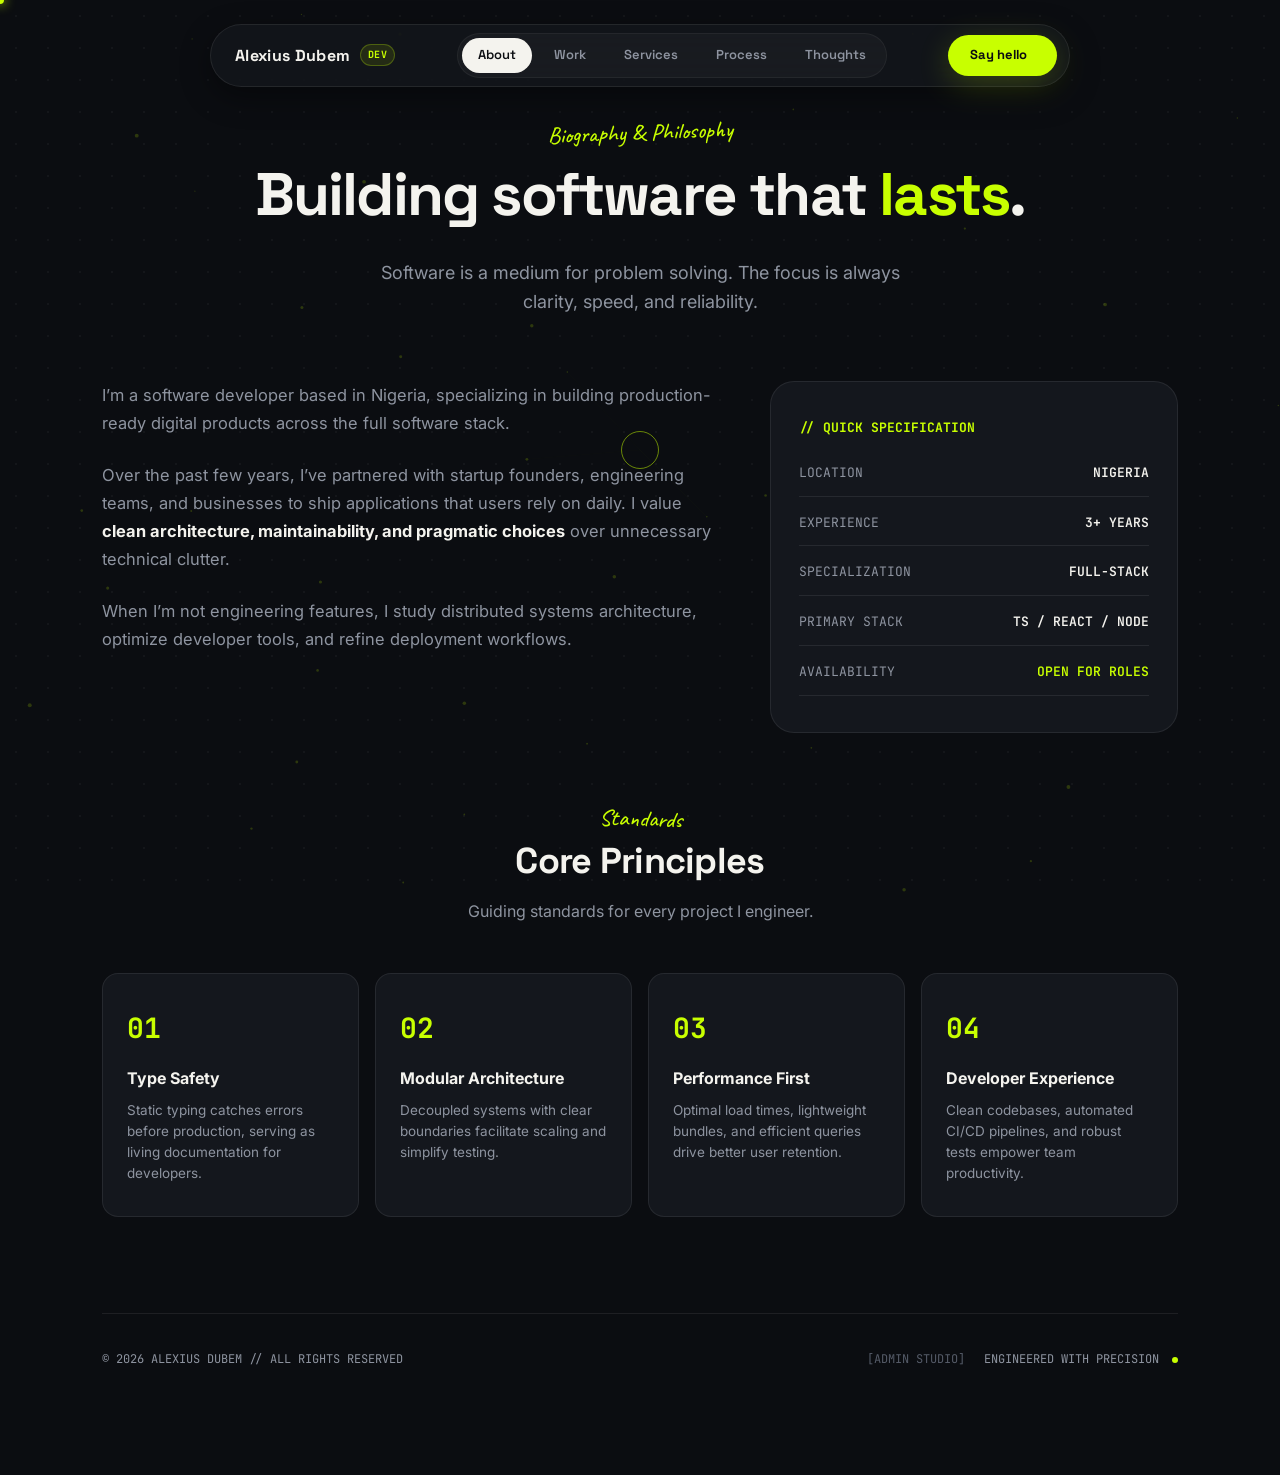
==== about/index.html @ eeafd4d5 "feat: clean URLs without .html, article cover images, unique shareable article URLs, WhatsApp share," ====
<!DOCTYPE html>
<html lang="en">

<head>
  <meta charset="UTF-8">
  <meta name="viewport" content="width=device-width, initial-scale=1.0">
  
  <title>About — Alexius Dubem | Software Developer & Systems Engineer</title>
  <meta name="description" content="Biography, engineering principles, and core specification of Alexius Dubem — Full-Stack Software Developer & Systems Architect.">
  <link rel="canonical" href="https://alexiusdubemdev.vercel.app/about">

  <meta property="og:title" content="About Alexius Dubem — Software Developer & Systems Engineer">
  <meta property="og:description" content="Biography, engineering principles, and core specification of Alexius Dubem.">
  <meta property="og:image" content="/me.jpg">

  <link rel="preconnect" href="https://fonts.googleapis.com">
  <link rel="preconnect" href="https://fonts.gstatic.com" crossorigin>
  <link href="https://fonts.googleapis.com/css2?family=Caveat:wght@500;700&family=Inter:wght@400;500;600;700&family=JetBrains+Mono:wght@400;500;600;700&family=Space+Grotesk:wght@500;600;700;800&display=swap" rel="stylesheet">
  <link rel="stylesheet" href="https://cdnjs.cloudflare.com/ajax/libs/font-awesome/6.5.1/css/all.min.css">
  
  <link rel="stylesheet" href="/css/styles.css">
</head>

<body>
  <!-- DESKTOP TOP PILL HEADER NAVIGATION -->
  <header>
    <nav class="desktop-pill-nav" aria-label="Main Navigation">
      <div class="logo">
        <a href="/">
          Alexius Dubem
          <span class="logo-badge">DEV</span>
        </a>
      </div>
      <ul class="nav-links">
        <li><a href="/about" class="active">About</a></li>
        <li><a href="/#projects">Work</a></li>
        <li><a href="/#expertise">Services</a></li>
        <li><a href="/#approach">Process</a></li>
        <li><a href="/thoughts">Thoughts</a></li>
      </ul>
      <a href="/contact" class="btn-say-hello">
        Say hello <i class="fa-solid fa-arrow-up-right"></i>
      </a>
    </nav>
  </header>

  <!-- MOBILE FLOATING BOTTOM CAPSULE DOCK -->
  <nav class="mobile-floating-dock" aria-label="Mobile Bottom Navigation">
    <div class="mobile-dock-inner">
      <a href="/#home" class="mobile-dock-item" aria-label="Home">
        <i class="fa-solid fa-house"></i>
      </a>
      <a href="/#projects" class="mobile-dock-item" aria-label="Projects">
        <i class="fa-solid fa-layer-group"></i>
      </a>
      <a href="/thoughts" class="mobile-dock-item" aria-label="Notes">
        <i class="fa-solid fa-pen-nib"></i>
      </a>
      <a href="/about" class="mobile-dock-item active" aria-label="About">
        <i class="fa-solid fa-user"></i>
      </a>
      <a href="/contact" class="mobile-dock-item" aria-label="Contact">
        <i class="fa-solid fa-envelope"></i>
      </a>
    </div>
  </nav>

  <div class="container">
    <main>
      <div class="page-header" data-animate>
        <span class="font-hand rotate-left">Biography & Philosophy</span>
        <h1>Building software that <span style="color:var(--accent);">lasts</span>.</h1>
        <p>Software is a medium for problem solving. The focus is always clarity, speed, and reliability.</p>
      </div>

      <div class="about-layout" data-animate>
        <div class="about-body">
          <p>I’m a software developer based in Nigeria, specializing in building production-ready digital products across the full software stack.</p>
          <p>Over the past few years, I’ve partnered with startup founders, engineering teams, and businesses to ship applications that users rely on daily. I value <strong>clean architecture, maintainability, and pragmatic choices</strong> over unnecessary technical clutter.</p>
          <p>When I’m not engineering features, I study distributed systems architecture, optimize developer tools, and refine deployment workflows.</p>
        </div>

        <div class="about-sidebar">
          <h3>// QUICK SPECIFICATION</h3>
          <ul>
            <li><span>LOCATION</span><span>NIGERIA</span></li>
            <li><span>EXPERIENCE</span><span>3+ YEARS</span></li>
            <li><span>SPECIALIZATION</span><span>FULL-STACK</span></li>
            <li><span>PRIMARY STACK</span><span>TS / REACT / NODE</span></li>
            <li><span>AVAILABILITY</span><span style="color:var(--accent);">OPEN FOR ROLES</span></li>
          </ul>
        </div>
      </div>

      <section data-animate>
        <div class="section-head">
          <span class="font-hand rotate-right">Standards</span>
          <h2 class="sec-title">Core Principles</h2>
          <p class="sec-desc">Guiding standards for every project I engineer.</p>
        </div>

        <div class="approach-grid">
          <div class="approach-card">
            <div class="approach-num">01</div>
            <h3>Type Safety</h3>
            <p>Static typing catches errors before production, serving as living documentation for developers.</p>
          </div>
          <div class="approach-card">
            <div class="approach-num">02</div>
            <h3>Modular Architecture</h3>
            <p>Decoupled systems with clear boundaries facilitate scaling and simplify testing.</p>
          </div>
          <div class="approach-card">
            <div class="approach-num">03</div>
            <h3>Performance First</h3>
            <p>Optimal load times, lightweight bundles, and efficient queries drive better user retention.</p>
          </div>
          <div class="approach-card">
            <div class="approach-num">04</div>
            <h3>Developer Experience</h3>
            <p>Clean codebases, automated CI/CD pipelines, and robust tests empower team productivity.</p>
          </div>
        </div>
      </section>
    </main>

    <footer>
      <div>© 2026 ALEXIUS DUBEM // ALL RIGHTS RESERVED</div>
      <div>
        <a href="/admin" style="color: var(--text-dim); text-decoration: none; margin-right: 12px;">[ADMIN STUDIO]</a>
        ENGINEERED WITH PRECISION <span class="accent-dot"></span>
      </div>
    </footer>
  </div>

  <script src="/js/main.js"></script>
</body>

</html>
---- css/styles.css ----
/* =========================================
   ALEXIUS DUBEM — DOTTAA-INSPIRED DESIGN SYSTEM
   Deep Ink (#0b0d11) + Warm Paper (#f4f3ee) + Electric Lime (#c8ff00)
   Handwritten Notes, Glass Pill Header, Floating Mobile Dock & X (@Xagaskii) Cards
   ========================================= */

/* ---------- DESIGN TOKENS ---------- */
:root {
  --bg: #0b0d11;
  --bg-card: #14171d;
  --bg-card-hover: #191c24;
  --bg-surface: #1a1d26;
  --bg-soft: rgba(255, 255, 255, 0.04);
  --text: #f4f3ee;
  --text-muted: #8e94a0;
  --text-dim: #555b68;
  --accent: #c8ff00;
  --accent-glow: rgba(200, 255, 0, 0.25);
  --accent-soft: rgba(200, 255, 0, 0.1);
  --border: rgba(255, 255, 255, 0.08);
  --border-active: rgba(200, 255, 0, 0.45);
  
  --font-mono: 'JetBrains Mono', monospace;
  --font-display: 'Space Grotesk', sans-serif;
  --font-body: 'Inter', sans-serif;
  --font-hand: 'Caveat', cursive;
  
  --shadow-sm: 0 4px 15px rgba(0, 0, 0, 0.3);
  --shadow-glow: 0 8px 32px rgba(200, 255, 0, 0.2);
  --shadow-card: 0 20px 48px rgba(0, 0, 0, 0.5);
  
  --radius-sm: 8px;
  --radius-md: 16px;
  --radius-lg: 24px;
  --radius-pill: 999px;
  
  --ease: cubic-bezier(0.16, 1, 0.3, 1);
  --transition: 0.3s cubic-bezier(0.16, 1, 0.3, 1);
}

/* ---------- RESET & BASE ---------- */
*,
*::before,
*::after {
  margin: 0;
  padding: 0;
  box-sizing: border-box;
}

html {
  scroll-behavior: smooth;
  background-color: var(--bg);
}

body {
  font-family: var(--font-body);
  background-color: var(--bg);
  color: var(--text);
  line-height: 1.6;
  -webkit-font-smoothing: antialiased;
  -moz-osx-font-smoothing: grayscale;
  overflow-x: hidden;
  padding-bottom: 90px;
  position: relative;
}

#particle-canvas {
  position: fixed;
  inset: 0;
  width: 100vw;
  height: 100vh;
  pointer-events: none;
  z-index: 0;
  opacity: 0.4;
}

body::before {
  content: "";
  position: fixed;
  inset: 0;
  background-image: 
    radial-gradient(rgba(255, 255, 255, 0.04) 1px, transparent 1px);
  background-size: 32px 32px;
  pointer-events: none;
  z-index: 0;
}

.container {
  max-width: 1140px;
  margin: 0 auto;
  padding: 0 32px;
  position: relative;
  z-index: 2;
}

/* ---------- HANDWRITTEN ANNOTATIONS (DOTTAA STYLE) ---------- */
.font-hand {
  font-family: var(--font-hand);
  color: var(--accent);
  font-size: 1.45rem;
  font-weight: 500;
  display: inline-block;
  line-height: 1.2;
}

.rotate-left {
  transform: rotate(-2deg);
}

.rotate-right {
  transform: rotate(2deg);
}

.handwritten-callout {
  margin-top: 10px;
  display: flex;
  align-items: center;
  justify-content: center;
  gap: 6px;
}

/* ---------- CUSTOM INTERACTIVE CURSOR ---------- */
.cursor-dot {
  width: 8px;
  height: 8px;
  background: var(--accent);
  border-radius: 50%;
  position: fixed;
  top: 0;
  left: 0;
  pointer-events: none;
  z-index: 99999;
  transform: translate(-50%, -50%);
  transition: transform 0.1s ease, width 0.2s ease, height 0.2s ease;
  box-shadow: 0 0 12px var(--accent);
}

.cursor-ring {
  width: 38px;
  height: 38px;
  border: 1.5px solid rgba(200, 255, 0, 0.5);
  border-radius: 50%;
  position: fixed;
  top: 0;
  left: 0;
  pointer-events: none;
  z-index: 99998;
  transform: translate(-50%, -50%);
  transition: transform 0.15s var(--ease), width 0.3s var(--ease), height 0.3s var(--ease);
}

body.cursor-hover .cursor-dot {
  width: 14px;
  height: 14px;
  background: #ffffff;
  box-shadow: 0 0 18px #ffffff;
}

body.cursor-hover .cursor-ring {
  width: 56px;
  height: 56px;
  border-color: var(--accent);
  background: rgba(200, 255, 0, 0.08);
}

@media (pointer: coarse) {
  .cursor-dot,
  .cursor-ring {
    display: none !important;
  }
}

/* ---------- DESKTOP TOP PILL HEADER NAVIGATION ---------- */
header {
  position: sticky;
  top: 24px;
  z-index: 900;
  display: flex;
  justify-content: center;
  margin-bottom: 56px;
  padding: 0 20px;
}

nav.desktop-pill-nav {
  display: flex;
  align-items: center;
  justify-content: space-between;
  gap: 24px;
  width: 100%;
  max-width: 860px;
  background: rgba(20, 23, 29, 0.75);
  backdrop-filter: blur(24px);
  -webkit-backdrop-filter: blur(24px);
  border: 1px solid var(--border);
  border-radius: var(--radius-pill);
  padding: 8px 12px 8px 24px;
  box-shadow: 0 10px 30px rgba(0, 0, 0, 0.4);
}

.logo {
  font-family: var(--font-display);
  font-weight: 700;
  font-size: 16px;
  letter-spacing: 0.02em;
}

.logo a {
  text-decoration: none;
  color: var(--text);
  display: flex;
  align-items: center;
  gap: 10px;
  transition: color var(--transition);
}

.logo a:hover {
  color: var(--accent);
}

.logo-badge {
  font-family: var(--font-mono);
  font-size: 10px;
  padding: 2px 7px;
  background: var(--accent-soft);
  color: var(--accent);
  border: 1px solid var(--accent-glow);
  border-radius: var(--radius-pill);
}

.nav-links {
  display: flex;
  align-items: center;
  gap: 6px;
  list-style: none;
  background: rgba(255, 255, 255, 0.03);
  padding: 4px;
  border-radius: var(--radius-pill);
  border: 1px solid rgba(255, 255, 255, 0.05);
}

.nav-links a {
  text-decoration: none;
  color: var(--text-muted);
  font-family: var(--font-display);
  font-size: 13px;
  font-weight: 600;
  padding: 7px 16px;
  border-radius: var(--radius-pill);
  transition: all var(--transition);
  display: block;
}

.nav-links a:hover,
.nav-links a.active {
  color: var(--bg);
  background: var(--text);
}

.btn-say-hello {
  display: inline-flex;
  align-items: center;
  gap: 8px;
  background: var(--accent);
  color: var(--bg);
  padding: 10px 22px;
  border-radius: var(--radius-pill);
  text-decoration: none;
  font-family: var(--font-display);
  font-size: 13px;
  font-weight: 700;
  transition: all var(--transition);
  box-shadow: var(--shadow-glow);
}

.btn-say-hello:hover {
  background: #d4ff26;
  transform: scale(1.04);
}

.btn-say-hello i {
  transition: transform var(--transition);
}

.btn-say-hello:hover i {
  transform: translate(2px, -2px);
}

/* ---------- MOBILE FLOATING CAPSULE DOCK ---------- */
nav.mobile-floating-dock {
  position: fixed;
  bottom: 24px;
  left: 50%;
  transform: translateX(-50%);
  z-index: 9999;
  display: none;
}

.mobile-dock-inner {
  display: flex;
  align-items: center;
  gap: 8px;
  background: rgba(11, 13, 17, 0.92);
  backdrop-filter: blur(28px);
  -webkit-backdrop-filter: blur(28px);
  border: 1px solid rgba(255, 255, 255, 0.12);
  border-radius: var(--radius-pill);
  padding: 6px;
  box-shadow: 0 12px 40px rgba(0, 0, 0, 0.6);
}

.mobile-dock-item {
  width: 44px;
  height: 44px;
  border-radius: 50%;
  display: flex;
  align-items: center;
  justify-content: center;
  color: var(--text-muted);
  text-decoration: none;
  font-size: 18px;
  transition: all var(--transition);
}

.mobile-dock-item:hover,
.mobile-dock-item.active {
  background: var(--accent);
  color: var(--bg);
  box-shadow: var(--shadow-glow);
}

@media (max-width: 900px) {
  nav.desktop-pill-nav .nav-links,
  nav.desktop-pill-nav .btn-say-hello {
    display: none;
  }

  nav.mobile-floating-dock {
    display: block;
  }
}

/* ---------- HERO SECTION ---------- */
.hero {
  display: grid;
  grid-template-columns: 1.3fr 0.7fr;
  gap: 56px;
  align-items: center;
  margin-bottom: 96px;
  position: relative;
}

.avail-badge {
  display: inline-flex;
  align-items: center;
  gap: 8px;
  padding: 6px 16px;
  background: rgba(255, 255, 255, 0.05);
  border: 1px solid var(--border);
  border-radius: var(--radius-pill);
  font-family: var(--font-display);
  font-size: 13px;
  font-weight: 600;
  color: var(--text-muted);
  margin-bottom: 24px;
}

.avail-badge .dot {
  width: 8px;
  height: 8px;
  background: var(--accent);
  border-radius: 50%;
  box-shadow: 0 0 10px var(--accent);
  position: relative;
}

.hero h1 {
  font-family: var(--font-display);
  font-size: clamp(42px, 5.8vw, 68px);
  font-weight: 800;
  line-height: 1.05;
  letter-spacing: -0.03em;
  margin-bottom: 24px;
  color: var(--text);
}

.hero h1 .accent-text {
  color: var(--accent);
  position: relative;
  display: inline-block;
}

.hero-subtitle {
  color: var(--text-muted);
  font-size: 19px;
  line-height: 1.6;
  margin-bottom: 32px;
  max-width: 520px;
}

.hero-cta-group {
  display: flex;
  gap: 16px;
  align-items: center;
  flex-wrap: wrap;
}

.btn-solid {
  display: inline-flex;
  align-items: center;
  justify-content: center;
  gap: 10px;
  background: var(--accent);
  color: var(--bg);
  padding: 16px 32px;
  border-radius: var(--radius-pill);
  text-decoration: none;
  font-family: var(--font-display);
  font-size: 15px;
  font-weight: 700;
  transition: all var(--transition);
  box-shadow: var(--shadow-glow);
  border: none;
  cursor: pointer;
}

.btn-solid:hover {
  background: #d4ff26;
  transform: translateY(-3px) scale(1.02);
}

.btn-solid i {
  transition: transform var(--transition);
}

.btn-solid:hover i {
  transform: translate(2px, -2px);
}

.btn-outline {
  display: inline-flex;
  align-items: center;
  justify-content: center;
  gap: 10px;
  background: var(--bg-card);
  color: var(--text);
  border: 1px solid var(--border);
  padding: 16px 32px;
  border-radius: var(--radius-pill);
  text-decoration: none;
  font-family: var(--font-display);
  font-size: 15px;
  font-weight: 700;
  transition: all var(--transition);
}

.btn-outline:hover {
  border-color: var(--text);
  background: var(--bg-surface);
  transform: translateY(-3px);
}

.hero-photo-box {
  position: relative;
  display: inline-block;
}

.photo-frame {
  position: relative;
  width: 200px;
  height: 200px;
  border-radius: var(--radius-lg);
  overflow: hidden;
  border: 2px solid var(--border-active);
  box-shadow: var(--shadow-card);
  transition: transform 0.4s var(--ease);
}

.photo-frame img {
  width: 100%;
  height: 100%;
  object-fit: cover;
  object-position: center top;
  filter: contrast(105%);
  transition: filter var(--transition), transform 0.4s var(--ease);
}

.photo-frame:hover img {
  transform: scale(1.08);
}

/* ---------- SECTIONS ---------- */
section {
  margin-bottom: 96px;
}

.section-head {
  text-align: center;
  margin-bottom: 48px;
}

.sec-title {
  font-family: var(--font-display);
  font-size: 36px;
  font-weight: 800;
  letter-spacing: -0.02em;
  color: var(--text);
}

.sec-desc {
  color: var(--text-muted);
  font-size: 16px;
  margin-top: 8px;
  max-width: 480px;
  margin-left: auto;
  margin-right: auto;
}

/* ---------- CATEGORY FILTER TABS ---------- */
.filter-tabs-wrapper {
  display: flex;
  justify-content: center;
  margin-bottom: 40px;
}

.filter-tabs {
  display: inline-flex;
  gap: 6px;
  background: var(--bg-card);
  padding: 6px;
  border-radius: var(--radius-pill);
  border: 1px solid var(--border);
  box-shadow: var(--shadow-sm);
  flex-wrap: wrap;
  justify-content: center;
}

.filter-btn, .notes-filter-btn {
  background: transparent;
  color: var(--text-muted);
  border: none;
  padding: 9px 20px;
  border-radius: var(--radius-pill);
  font-family: var(--font-display);
  font-size: 13px;
  font-weight: 700;
  cursor: pointer;
  transition: all var(--transition);
}

.filter-btn:hover, .notes-filter-btn:hover {
  color: var(--text);
}

.filter-btn.active, .notes-filter-btn.active {
  background: var(--text);
  color: var(--bg);
  box-shadow: 0 4px 12px rgba(255, 255, 255, 0.15);
}

/* ---------- FEATURED PROJECTS SHOWCASE ---------- */
.projects-grid {
  display: grid;
  grid-template-columns: repeat(2, 1fr);
  gap: 32px;
}

.project-card {
  background: var(--bg-card);
  border: 1px solid var(--border);
  border-radius: var(--radius-lg);
  overflow: hidden;
  transition: border-color var(--transition), box-shadow var(--transition), transform var(--transition);
  display: flex;
  flex-direction: column;
  position: relative;
}

.project-card:hover {
  border-color: var(--border-active);
  box-shadow: var(--shadow-card);
  transform: translateY(-6px);
}

.project-img-box {
  width: 100%;
  height: 260px;
  overflow: hidden;
  position: relative;
  border-bottom: 1px solid var(--border);
  background: #000000;
}

.project-img-box img {
  width: 100%;
  height: 100%;
  object-fit: cover;
  object-position: top center;
  transition: transform 0.6s var(--ease);
}

.project-card:hover .project-img-box img {
  transform: scale(1.05);
}

.project-content {
  padding: 32px 28px;
  display: flex;
  flex-direction: column;
  flex-grow: 1;
}

.project-header-row {
  display: flex;
  align-items: center;
  justify-content: space-between;
  margin-bottom: 14px;
}

.project-badge {
  font-family: var(--font-mono);
  font-size: 11px;
  font-weight: 700;
  letter-spacing: 0.08em;
  text-transform: uppercase;
  color: var(--accent);
  background: var(--accent-soft);
  border: 1px solid var(--accent-glow);
  padding: 4px 12px;
  border-radius: var(--radius-pill);
}

.arrow-icon-btn {
  width: 36px;
  height: 36px;
  border-radius: 50%;
  background: var(--bg-soft);
  border: 1px solid var(--border);
  display: flex;
  align-items: center;
  justify-content: center;
  color: var(--text-muted);
  font-size: 14px;
  transition: all var(--transition);
}

.project-card:hover .arrow-icon-btn {
  background: var(--accent);
  color: var(--bg);
  border-color: var(--accent);
  transform: translate(2px, -2px);
}

.project-title {
  font-family: var(--font-display);
  font-size: 22px;
  font-weight: 800;
  margin-bottom: 10px;
  color: var(--text);
}

.project-desc {
  color: var(--text-muted);
  font-size: 14.5px;
  line-height: 1.65;
  margin-bottom: 24px;
  flex-grow: 1;
}

.project-tags {
  display: flex;
  flex-wrap: wrap;
  gap: 8px;
}

.project-tag, .note-tag {
  font-family: var(--font-mono);
  font-size: 11px;
  color: var(--text-muted);
  background: rgba(255, 255, 255, 0.04);
  border: 1px solid var(--border);
  padding: 4px 12px;
  border-radius: var(--radius-pill);
}

/* ---------- NOTES & X POST FEED CARDS ---------- */
.notes-feed-list {
  display: flex;
  flex-direction: column;
  gap: 28px;
  max-width: 780px;
  margin: 0 auto;
}

.note-article-card {
  background: var(--bg-card);
  border: 1px solid var(--border);
  border-radius: var(--radius-lg);
  padding: 36px 32px;
  cursor: pointer;
  transition: all var(--transition);
  position: relative;
}

.note-article-card:hover {
  border-color: var(--border-active);
  background: var(--bg-card-hover);
  box-shadow: var(--shadow-card);
  transform: translateY(-4px);
}

.note-article-meta {
  display: flex;
  gap: 14px;
  font-family: var(--font-mono);
  font-size: 12px;
  color: var(--accent);
  margin-bottom: 12px;
  font-weight: 600;
}

.note-article-title {
  font-family: var(--font-display);
  font-size: 24px;
  font-weight: 800;
  margin-bottom: 12px;
  color: var(--text);
  transition: color var(--transition);
}

.note-article-card:hover .note-article-title {
  color: var(--accent);
}

.note-article-excerpt {
  color: var(--text-muted);
  font-size: 15px;
  line-height: 1.65;
  margin-bottom: 24px;
}

.note-article-footer {
  display: flex;
  align-items: center;
  justify-content: space-between;
  flex-wrap: wrap;
  gap: 16px;
  border-top: 1px solid var(--border);
  padding-top: 18px;
}

.btn-expand-read {
  font-family: var(--font-display);
  font-size: 13px;
  font-weight: 700;
  color: var(--text);
  display: inline-flex;
  align-items: center;
  gap: 8px;
  transition: color var(--transition);
}

.note-article-card:hover .btn-expand-read {
  color: var(--accent);
}

/* ---------- AUTHENTIC X (TWITTER) POST CARD ---------- */
.x-post-card {
  background: #000000;
  border: 1px solid var(--border);
  border-radius: var(--radius-md);
  padding: 24px;
  transition: border-color var(--transition), box-shadow var(--transition);
  position: relative;
}

.x-post-card:hover {
  border-color: rgba(29, 155, 240, 0.4);
  box-shadow: 0 12px 32px rgba(0, 0, 0, 0.6);
}

.x-post-header {
  display: flex;
  align-items: center;
  justify-content: space-between;
  margin-bottom: 14px;
}

.x-post-author {
  display: flex;
  align-items: center;
  gap: 12px;
}

.x-author-avatar {
  width: 44px;
  height: 44px;
  border-radius: 50%;
  object-fit: cover;
  border: 1.5px solid var(--border);
}

.x-author-name-row {
  display: flex;
  align-items: center;
  gap: 6px;
}

.x-author-name {
  font-family: var(--font-display);
  font-weight: 800;
  font-size: 15px;
  color: #f7f9f9;
}

.x-verified-badge {
  color: #1d9bf0;
  font-size: 14px;
}

.x-author-handle {
  font-family: var(--font-mono);
  font-size: 12px;
  color: #71767b;
}

.x-logo-link {
  color: #71767b;
  font-size: 20px;
  transition: color var(--transition);
}

.x-logo-link:hover {
  color: #f7f9f9;
}

.x-post-body p {
  color: #e7e9ea;
  font-size: 16px;
  line-height: 1.55;
  margin-bottom: 16px;
}

.x-hashtag {
  color: #1d9bf0;
  font-weight: 500;
}

.x-post-timestamp {
  font-family: var(--font-mono);
  font-size: 12px;
  color: #71767b;
  border-bottom: 1px solid rgba(255, 255, 255, 0.1);
  padding-bottom: 12px;
  margin-bottom: 12px;
}

.x-post-actions {
  display: flex;
  align-items: center;
  justify-content: space-between;
  color: #71767b;
  font-family: var(--font-mono);
  font-size: 12px;
}

.x-action-btn {
  display: inline-flex;
  align-items: center;
  gap: 6px;
  cursor: pointer;
  transition: color var(--transition);
}

.x-action-btn:hover {
  color: #1d9bf0;
}

/* ---------- EXPANDABLE ARTICLE READER MODAL ---------- */
.article-reader-modal {
  position: fixed;
  inset: 0;
  z-index: 100000;
  display: flex;
  align-items: center;
  justify-content: center;
  padding: 24px;
  opacity: 0;
  visibility: hidden;
  transition: all 0.35s var(--ease);
}

.article-reader-modal.is-open {
  opacity: 1;
  visibility: visible;
}

.reader-modal-overlay {
  position: absolute;
  inset: 0;
  background: rgba(11, 13, 17, 0.88);
  backdrop-filter: blur(24px);
  -webkit-backdrop-filter: blur(24px);
}

.reader-modal-card {
  position: relative;
  z-index: 2;
  width: 100%;
  max-width: 760px;
  max-height: 85vh;
  overflow-y: auto;
  background: var(--bg-card);
  border: 1px solid var(--border);
  border-radius: var(--radius-lg);
  padding: 48px;
  box-shadow: var(--shadow-card);
  transform: translateY(24px);
  transition: transform 0.35s var(--ease);
}

.article-reader-modal.is-open .reader-modal-card {
  transform: translateY(0);
}

.reader-modal-close {
  position: absolute;
  top: 24px;
  right: 24px;
  width: 40px;
  height: 40px;
  border-radius: 50%;
  background: var(--bg-soft);
  border: 1px solid var(--border);
  color: var(--text);
  font-size: 16px;
  cursor: pointer;
  display: flex;
  align-items: center;
  justify-content: center;
  transition: all var(--transition);
}

.reader-modal-close:hover {
  border-color: var(--accent);
  color: var(--accent);
}

.reader-header {
  margin-bottom: 28px;
  border-bottom: 1px solid var(--border);
  padding-bottom: 20px;
}

.reader-meta {
  font-family: var(--font-mono);
  font-size: 12px;
  color: var(--accent);
  margin-bottom: 10px;
  font-weight: 600;
}

.reader-title {
  font-family: var(--font-display);
  font-size: 32px;
  font-weight: 800;
  line-height: 1.15;
  margin-bottom: 14px;
}

.reader-body p {
  color: var(--text-muted);
  font-size: 17px;
  line-height: 1.75;
  margin-bottom: 20px;
}

.reader-footer {
  margin-top: 36px;
  padding-top: 24px;
  border-top: 1px solid var(--border);
  display: flex;
  align-items: center;
  justify-content: space-between;
}

/* ---------- ADMIN CREATOR STUDIO ---------- */
.admin-card {
  background: var(--bg-card);
  border: 1px solid var(--border);
  border-radius: var(--radius-lg);
  padding: 44px;
  max-width: 800px;
  margin: 0 auto;
}

.admin-header {
  display: flex;
  align-items: center;
  justify-content: space-between;
  margin-bottom: 32px;
  border-bottom: 1px solid var(--border);
  padding-bottom: 20px;
}

.admin-tabs {
  display: flex;
  gap: 8px;
  margin-bottom: 28px;
}

.admin-tab-btn {
  background: var(--bg-soft);
  border: 1px solid var(--border);
  color: var(--text-muted);
  padding: 10px 22px;
  border-radius: var(--radius-pill);
  font-family: var(--font-display);
  font-size: 13px;
  font-weight: 700;
  cursor: pointer;
  transition: all var(--transition);
}

.admin-tab-btn.active {
  background: var(--accent);
  color: var(--bg);
  border-color: var(--accent);
}

.form-group {
  margin-bottom: 24px;
}

.form-group label {
  display: block;
  font-family: var(--font-mono);
  font-size: 12px;
  color: var(--text-muted);
  margin-bottom: 8px;
  text-transform: uppercase;
}

.form-group input,
.form-group textarea {
  width: 100%;
  padding: 14px 18px;
  font-family: var(--font-body);
  font-size: 15px;
  background: rgba(0, 0, 0, 0.4);
  border: 1px solid var(--border);
  border-radius: var(--radius-sm);
  color: var(--text);
  outline: none;
  transition: all var(--transition);
}

.form-group input:focus,
.form-group textarea:focus {
  border-color: var(--accent);
  box-shadow: 0 0 0 3px var(--accent-soft);
}

.form-group textarea {
  min-height: 160px;
  resize: vertical;
}

/* ---------- SERVICES & EXPERTISE GRID ---------- */
.services-grid {
  display: grid;
  grid-template-columns: repeat(4, 1fr);
  gap: 20px;
}

.service-card {
  background: var(--bg-card);
  border: 1px solid var(--border);
  border-radius: var(--radius-md);
  padding: 36px 24px;
  transition: border-color var(--transition), box-shadow var(--transition);
}

.service-card:hover {
  background: var(--bg-card-hover);
  border-color: var(--border-active);
  box-shadow: var(--shadow-sm);
}

.service-icon-box {
  width: 48px;
  height: 48px;
  background: var(--bg-soft);
  border: 1px solid var(--border);
  border-radius: var(--radius-sm);
  display: flex;
  align-items: center;
  justify-content: center;
  color: var(--accent);
  font-size: 20px;
  margin-bottom: 24px;
  transition: all var(--transition);
}

.service-card:hover .service-icon-box {
  background: var(--accent);
  color: var(--bg);
  border-color: var(--accent);
  transform: scale(1.1);
}

.service-card h3 {
  font-family: var(--font-display);
  font-size: 18px;
  font-weight: 700;
  margin-bottom: 10px;
}

.service-card p {
  color: var(--text-muted);
  font-size: 14px;
  line-height: 1.6;
}

/* ---------- APPROACH GRID ---------- */
.approach-grid {
  display: grid;
  grid-template-columns: repeat(4, 1fr);
  gap: 16px;
}

.approach-card {
  background: var(--bg-card);
  border: 1px solid var(--border);
  border-radius: var(--radius-md);
  padding: 32px 24px;
  transition: border-color var(--transition);
}

.approach-card:hover {
  border-color: var(--accent);
}

.approach-num {
  font-family: var(--font-mono);
  font-size: 28px;
  font-weight: 700;
  color: var(--accent);
  margin-bottom: 16px;
}

.approach-card h3 {
  font-size: 16px;
  font-weight: 700;
  margin-bottom: 8px;
}

.approach-card p {
  color: var(--text-muted);
  font-size: 13.5px;
  line-height: 1.55;
}

/* ---------- TESTIMONIALS ---------- */
.testimonials-grid {
  display: grid;
  grid-template-columns: repeat(2, 1fr);
  gap: 24px;
}

.testimonial-card {
  background: var(--bg-card);
  border: 1px solid var(--border);
  border-radius: var(--radius-md);
  padding: 36px 32px;
  transition: all var(--transition);
}

.testimonial-card:hover {
  border-color: var(--border-active);
  box-shadow: var(--shadow-sm);
}

.testimonial-quote {
  font-size: 15px;
  color: var(--text);
  line-height: 1.65;
  margin-bottom: 24px;
  font-style: italic;
}

.testimonial-author {
  display: flex;
  align-items: center;
  gap: 14px;
}

.author-avatar {
  width: 44px;
  height: 44px;
  border-radius: 50%;
  background: var(--bg-soft);
  border: 1px solid var(--accent);
  display: flex;
  align-items: center;
  justify-content: center;
  font-family: var(--font-mono);
  font-size: 14px;
  font-weight: 700;
  color: var(--accent);
}

.author-meta h4 {
  font-size: 14px;
  font-weight: 700;
}

.author-meta p {
  font-family: var(--font-mono);
  font-size: 11px;
  color: var(--text-muted);
}

/* ---------- TRUST BADGES GRID ---------- */
.trust-bar {
  display: flex;
  flex-wrap: wrap;
  align-items: center;
  justify-content: space-around;
  gap: 20px;
  background: var(--bg-card);
  border: 1px solid var(--border);
  border-radius: var(--radius-lg);
  padding: 24px 32px;
  margin-bottom: 48px;
}

.trust-badge-item {
  display: inline-flex;
  align-items: center;
  gap: 10px;
  font-family: var(--font-mono);
  font-size: 12px;
  color: var(--text-muted);
  font-weight: 500;
}

.trust-badge-item i {
  color: var(--accent);
  font-size: 16px;
}

/* Tech Matrix Tags */
.tech-matrix {
  display: flex;
  flex-wrap: wrap;
  gap: 12px;
  justify-content: center;
}

.tech-tag {
  display: inline-flex;
  align-items: center;
  gap: 10px;
  padding: 12px 20px;
  background: var(--bg-card);
  border: 1px solid var(--border);
  border-radius: var(--radius-pill);
  font-family: var(--font-mono);
  font-size: 13px;
  color: var(--text);
  transition: all var(--transition);
}

.tech-tag i {
  color: var(--accent);
  font-size: 15px;
  transition: transform var(--transition);
}

.tech-tag:hover {
  border-color: var(--accent);
  background: var(--accent-soft);
  transform: translateY(-3px) scale(1.03);
}

/* Stats Grid */
.stats-grid {
  display: grid;
  grid-template-columns: repeat(4, 1fr);
  gap: 20px;
  background: var(--bg-card);
  border: 1px solid var(--border);
  border-radius: var(--radius-lg);
  padding: 40px 32px;
  text-align: center;
}

.stat-item h3 {
  font-family: var(--font-display);
  font-size: 48px;
  font-weight: 800;
  color: var(--text);
  letter-spacing: -0.03em;
  margin-bottom: 4px;
}

.stat-item h3 span {
  color: var(--accent);
}

.stat-item p {
  font-family: var(--font-mono);
  font-size: 11px;
  color: var(--text-muted);
  letter-spacing: 0.08em;
  text-transform: uppercase;
}

/* ---------- DOTTAA CONTACT SECTION ---------- */
.contact-section-card {
  position: relative;
  overflow: hidden;
  background: var(--bg-card);
  border: 1px solid var(--border);
  border-radius: var(--radius-lg);
  padding: 64px 48px;
  text-align: center;
}

.contact-options {
  display: flex;
  flex-direction: column;
  gap: 12px;
  max-width: 440px;
  margin: 36px auto 0;
}

.contact-option-row {
  display: flex;
  align-items: center;
  justify-content: space-between;
  padding: 16px 24px;
  background: var(--bg-soft);
  border: 1px solid var(--border);
  border-radius: var(--radius-md);
  text-decoration: none;
  color: var(--text);
  transition: all var(--transition);
}

.contact-option-row:hover {
  background: var(--bg-surface);
  border-color: var(--border-active);
}

.contact-option-left {
  display: flex;
  align-items: center;
  gap: 14px;
}

.contact-icon-pill {
  width: 42px;
  height: 42px;
  border-radius: 50%;
  background: var(--bg-card);
  border: 1px solid var(--border);
  display: flex;
  align-items: center;
  justify-content: center;
  color: var(--accent);
  font-size: 16px;
  transition: all var(--transition);
}

.contact-option-row:hover .contact-icon-pill {
  background: var(--accent);
  color: var(--bg);
  border-color: var(--accent);
}

.contact-label-title {
  display: flex;
  flex-direction: column;
  text-align: left;
}

.contact-label-title .label {
  font-size: 11px;
  color: var(--text-muted);
  font-family: var(--font-mono);
}

.contact-label-title .val {
  font-size: 15px;
  font-weight: 600;
}

.contact-option-row i.arrow-up-right {
  color: var(--text-muted);
  font-size: 16px;
  transition: transform var(--transition), color var(--transition);
}

.contact-option-row:hover i.arrow-up-right {
  color: var(--accent);
  transform: translate(3px, -3px);
}

/* ---------- FOOTER ---------- */
footer {
  display: flex;
  justify-content: space-between;
  align-items: center;
  padding: 36px 0 16px;
  border-top: 1px solid var(--border);
  margin-top: 56px;
  font-family: var(--font-mono);
  font-size: 12px;
  color: var(--text-muted);
}

footer .accent-dot {
  width: 6px;
  height: 6px;
  background: var(--accent);
  border-radius: 50%;
  display: inline-block;
  margin-left: 6px;
}

/* ---------- INSIDE PAGES ---------- */
.page-header {
  margin-bottom: 64px;
  text-align: center;
}

.page-header h1 {
  font-family: var(--font-display);
  font-size: clamp(38px, 5.5vw, 60px);
  font-weight: 800;
  letter-spacing: -0.03em;
  margin-bottom: 16px;
}

.page-header p {
  color: var(--text-muted);
  font-size: 18px;
  max-width: 560px;
  margin-left: auto;
  margin-right: auto;
}

.about-layout {
  display: grid;
  grid-template-columns: 1.2fr 0.8fr;
  gap: 56px;
  margin-bottom: 72px;
}

.about-body p {
  color: var(--text-muted);
  font-size: 16.5px;
  margin-bottom: 24px;
  line-height: 1.7;
}

.about-body p strong {
  color: var(--text);
}

.about-sidebar {
  background: var(--bg-card);
  border: 1px solid var(--border);
  border-radius: var(--radius-lg);
  padding: 36px 28px;
}

.about-sidebar h3 {
  font-family: var(--font-mono);
  font-size: 13px;
  color: var(--accent);
  text-transform: uppercase;
  margin-bottom: 24px;
}

.about-sidebar ul {
  list-style: none;
  display: flex;
  flex-direction: column;
  gap: 16px;
}

.about-sidebar li {
  font-family: var(--font-mono);
  font-size: 13px;
  color: var(--text-muted);
  display: flex;
  justify-content: space-between;
  border-bottom: 1px solid var(--border);
  padding-bottom: 12px;
}

.about-sidebar li span:last-child {
  color: var(--text);
  font-weight: 600;
}

/* ---------- SCROLL REVEAL ANIMATION ---------- */
[data-animate] {
  opacity: 0;
  transform: translateY(24px);
  transition: opacity 0.6s var(--ease), transform 0.6s var(--ease);
}

[data-animate].is-visible {
  opacity: 1;
  transform: translateY(0);
}

/* ---------- RESPONSIVE PHONE & FOLD RULES ---------- */
@media (max-width: 900px) {
  .hero {
    grid-template-columns: 1fr;
    gap: 40px;
    text-align: center;
  }

  .hero-subtitle {
    margin-left: auto;
    margin-right: auto;
  }

  .hero-cta-group {
    justify-content: center;
  }

  .projects-grid,
  .services-grid,
  .approach-grid,
  .stats-grid,
  .testimonials-grid {
    grid-template-columns: repeat(2, 1fr);
  }

  .about-layout {
    grid-template-columns: 1fr;
    gap: 40px;
  }
}

@media (max-width: 640px) {
  .container {
    padding: 0 18px;
  }

  .projects-grid,
  .services-grid,
  .approach-grid,
  .stats-grid,
  .testimonials-grid {
    grid-template-columns: 1fr;
  }

  .contact-section-card {
    padding: 36px 20px;
  }

  .trust-bar {
    flex-direction: column;
    align-items: flex-start;
    gap: 14px;
  }

  .reader-modal-card {
    padding: 24px 16px;
    width: 95%;
  }

  .project-card-image {
    height: 220px;
  }

  .project-card-content {
    padding: 24px 20px;
  }
}

@media (max-width: 480px) {
  .container {
    padding: 0 14px;
  }

  .hero h1 {
    font-size: clamp(30px, 8vw, 42px);
  }

  .btn-solid,
  .btn-outline {
    width: 100%;
    justify-content: center;
  }

  .mobile-dock-inner {
    padding: 5px;
    gap: 6px;
  }

  .mobile-dock-item {
    width: 40px;
    height: 40px;
    font-size: 16px;
  }

  footer {
    flex-direction: column;
    gap: 12px;
    text-align: center;
  }
}

/* GALAXY FOLD & ULTRA-SMALL MOBILE DEVICES (280px - 350px) */
@media (max-width: 350px) {
  .container {
    padding: 0 10px;
  }

  header {
    margin-bottom: 24px;
    padding: 0 8px;
  }

  .hero h1 {
    font-size: 26px;
    letter-spacing: -0.02em;
  }

  .hero-subtitle {
    font-size: 14px;
  }

  .avail-badge {
    font-size: 11px;
    padding: 4px 10px;
  }

  .btn-solid,
  .btn-outline {
    padding: 10px 14px;
    font-size: 12.5px;
  }

  .font-hand {
    font-size: 1.15rem;
  }

  .project-card-image {
    height: 180px;
  }

  .project-card-content {
    padding: 18px 14px;
  }

  .project-title {
    font-size: 18px;
  }

  .mobile-dock-inner {
    padding: 3px;
    gap: 3px;
  }

  .mobile-dock-item {
    width: 35px;
    height: 35px;
    font-size: 14px;
  }

  .contact-section-card {
    padding: 24px 14px;
  }

  .contact-option-row {
    padding: 14px 10px;
  }

  .contact-label-title .label {
    font-size: 10px;
  }

  .contact-label-title .val {
    font-size: 12.5px;
  }
}
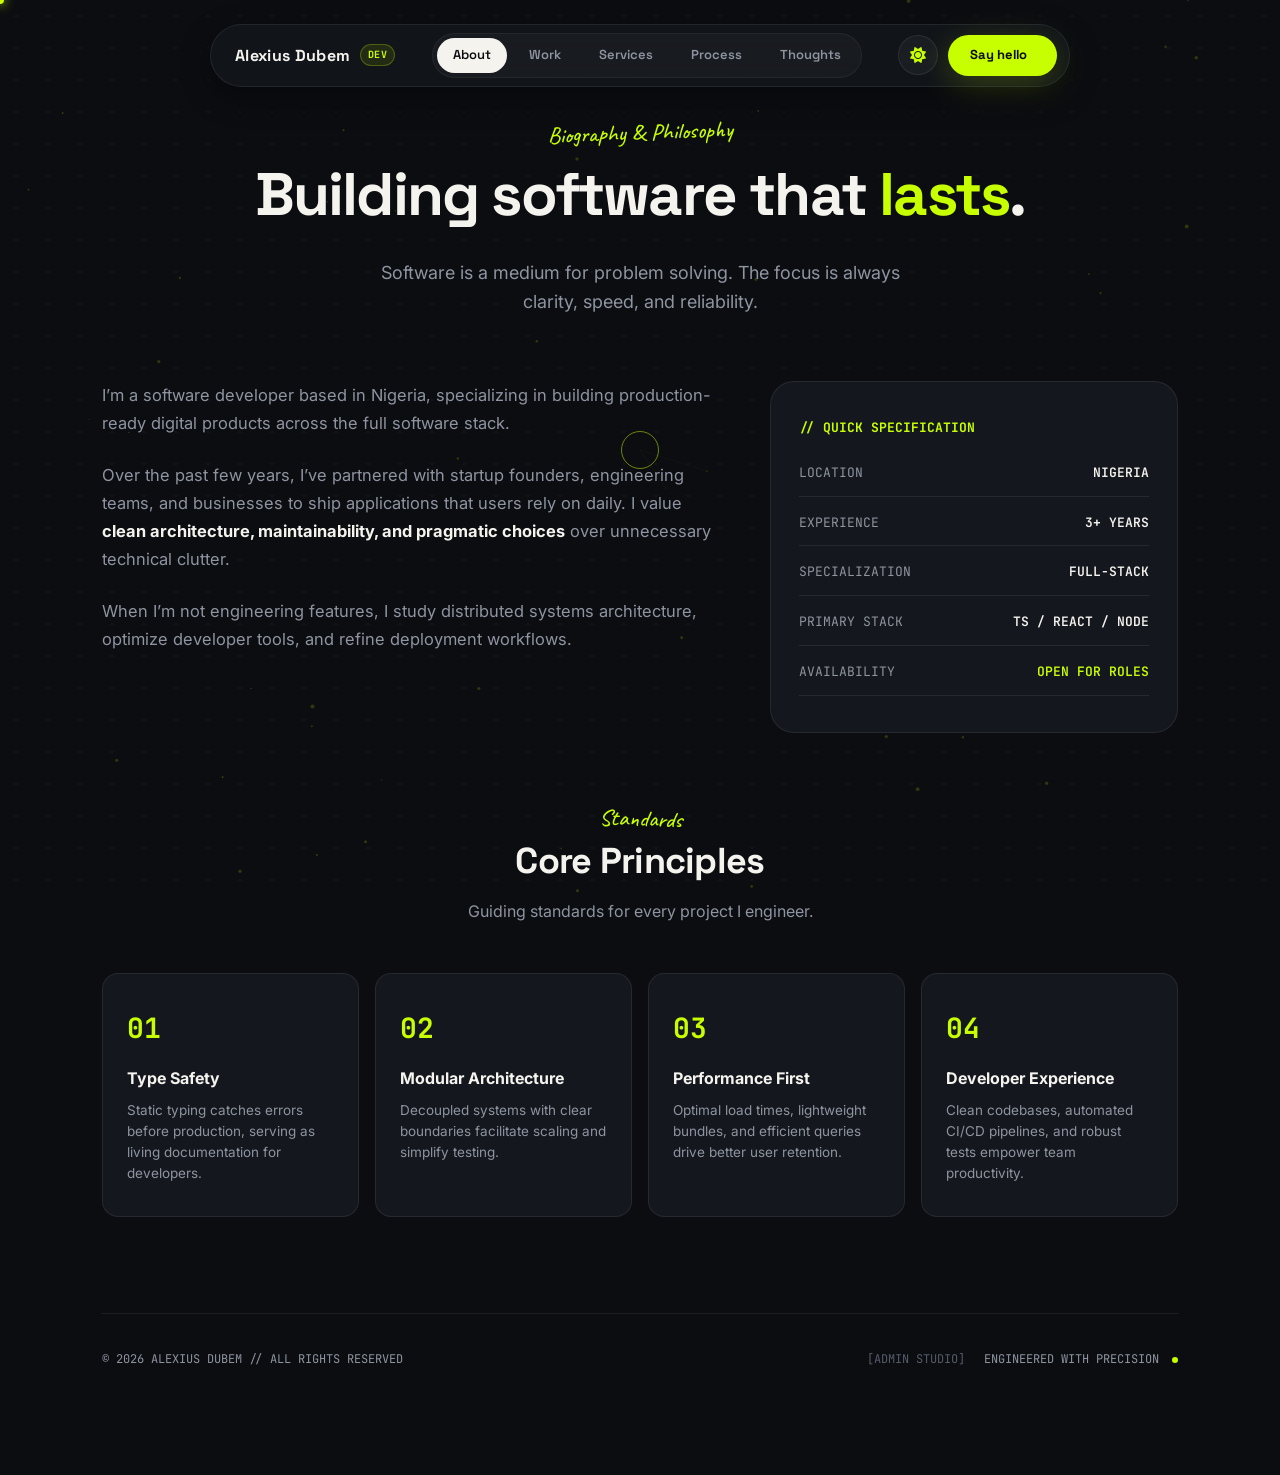
==== commit a4e6e27d: "feat: add Light/Dark Dottaa Theme Switcher, fix admin panel asset loading & mobile S21 responsivenes" ====
--- a/about/index.html
+++ b/about/index.html
@@ -38,9 +38,15 @@
         <li><a href="/#approach">Process</a></li>
         <li><a href="/thoughts">Thoughts</a></li>
       </ul>
-      <a href="/contact" class="btn-say-hello">
-        Say hello <i class="fa-solid fa-arrow-up-right"></i>
-      </a>
+      <div style="display:flex; align-items:center; gap:10px;">
+        <button class="theme-toggle-pill" aria-label="Toggle Light/Dark Theme">
+          <i class="fa-solid fa-sun icon-sun"></i>
+          <i class="fa-solid fa-moon icon-moon"></i>
+        </button>
+        <a href="/contact" class="btn-say-hello">
+          Say hello <i class="fa-solid fa-arrow-up-right"></i>
+        </a>
+      </div>
     </nav>
   </header>
 
@@ -62,6 +68,10 @@
       <a href="/contact" class="mobile-dock-item" aria-label="Contact">
         <i class="fa-solid fa-envelope"></i>
       </a>
+      <button class="mobile-dock-item theme-toggle-pill" style="border:none; background:transparent;" aria-label="Toggle Theme">
+        <i class="fa-solid fa-sun icon-sun"></i>
+        <i class="fa-solid fa-moon icon-moon"></i>
+      </button>
     </div>
   </nav>
 
--- a/css/styles.css
+++ b/css/styles.css
@@ -38,6 +38,81 @@
   --transition: 0.3s cubic-bezier(0.16, 1, 0.3, 1);
 }
 
+/* ---------- LIGHT THEME OVERRIDES (Pristine Warm Paper Dottaa Aesthetic) ---------- */
+body.light-theme {
+  --bg: #f6f5f0;
+  --bg-card: #ffffff;
+  --bg-card-hover: #faf8f3;
+  --bg-surface: #eae9e2;
+  --bg-soft: rgba(0, 0, 0, 0.04);
+  --text: #08090a;
+  --text-muted: #525660;
+  --text-dim: #858a96;
+  --accent: #5e8000;
+  --accent-glow: rgba(94, 128, 0, 0.25);
+  --accent-soft: rgba(94, 128, 0, 0.12);
+  --border: rgba(0, 0, 0, 0.09);
+  --border-active: rgba(94, 128, 0, 0.45);
+  
+  --shadow-sm: 0 4px 15px rgba(0, 0, 0, 0.05);
+  --shadow-glow: 0 8px 24px rgba(94, 128, 0, 0.18);
+  --shadow-card: 0 16px 40px rgba(0, 0, 0, 0.08);
+}
+
+body.light-theme::before {
+  background-image: radial-gradient(rgba(0, 0, 0, 0.05) 1px, transparent 1px);
+}
+
+body.light-theme nav.desktop-pill-nav {
+  background: rgba(255, 255, 255, 0.88);
+  border-color: rgba(0, 0, 0, 0.1);
+  box-shadow: 0 8px 30px rgba(0, 0, 0, 0.08);
+}
+
+body.light-theme nav.mobile-floating-dock .mobile-dock-inner {
+  background: rgba(255, 255, 255, 0.94);
+  border-color: rgba(0, 0, 0, 0.12);
+  box-shadow: 0 10px 36px rgba(0, 0, 0, 0.15);
+}
+
+/* ---------- THEME TOGGLE PILL BUTTON ---------- */
+.theme-toggle-pill {
+  width: 40px;
+  height: 40px;
+  border-radius: 50%;
+  background: var(--bg-soft);
+  border: 1px solid var(--border);
+  color: var(--accent);
+  display: flex;
+  align-items: center;
+  justify-content: center;
+  font-size: 16px;
+  cursor: pointer;
+  transition: all var(--transition);
+}
+
+.theme-toggle-pill:hover {
+  background: var(--accent-soft);
+  border-color: var(--accent);
+  transform: scale(1.06);
+}
+
+body.light-theme .theme-toggle-pill .icon-moon {
+  display: block;
+}
+
+body.light-theme .theme-toggle-pill .icon-sun {
+  display: none;
+}
+
+body:not(.light-theme) .theme-toggle-pill .icon-moon {
+  display: none;
+}
+
+body:not(.light-theme) .theme-toggle-pill .icon-sun {
+  display: block;
+}
+
 /* ---------- RESET & BASE ---------- */
 *,
 *::before,
@@ -1551,7 +1626,28 @@
 
 @media (max-width: 640px) {
   .container {
-    padding: 0 18px;
+    padding: 0 16px;
+  }
+
+  .admin-card {
+    padding: 24px 16px;
+    width: 100%;
+  }
+
+  .admin-header {
+    flex-direction: column;
+    align-items: flex-start;
+    gap: 12px;
+  }
+
+  .admin-tabs {
+    flex-wrap: wrap;
+    gap: 6px;
+  }
+
+  .admin-tab-btn {
+    width: 100%;
+    text-align: center;
   }
 
   .projects-grid,
@@ -1563,7 +1659,7 @@
   }
 
   .contact-section-card {
-    padding: 36px 20px;
+    padding: 36px 18px;
   }
 
   .trust-bar {
@@ -1573,26 +1669,31 @@
   }
 
   .reader-modal-card {
-    padding: 24px 16px;
-    width: 95%;
+    padding: 20px 14px;
+    width: 96%;
+    max-height: 90vh;
   }
 
   .project-card-image {
-    height: 220px;
+    height: 210px;
   }
 
   .project-card-content {
-    padding: 24px 20px;
+    padding: 20px 16px;
   }
 }
 
 @media (max-width: 480px) {
   .container {
-    padding: 0 14px;
+    padding: 0 12px;
   }
 
   .hero h1 {
-    font-size: clamp(30px, 8vw, 42px);
+    font-size: clamp(28px, 8vw, 40px);
+  }
+
+  .hero-subtitle {
+    font-size: 15px;
   }
 
   .btn-solid,
@@ -1602,14 +1703,29 @@
   }
 
   .mobile-dock-inner {
-    padding: 5px;
+    padding: 4px;
+    gap: 4px;
+    max-width: 95vw;
+  }
+
+  .mobile-dock-item {
+    width: 38px;
+    height: 38px;
+    font-size: 15px;
+  }
+
+  .filter-tabs {
     gap: 6px;
-  }
-
-  .mobile-dock-item {
-    width: 40px;
-    height: 40px;
-    font-size: 16px;
+    overflow-x: auto;
+    padding-bottom: 6px;
+    justify-content: flex-start;
+  }
+
+  .filter-btn,
+  .notes-filter-btn {
+    padding: 8px 16px;
+    font-size: 12px;
+    white-space: nowrap;
   }
 
   footer {
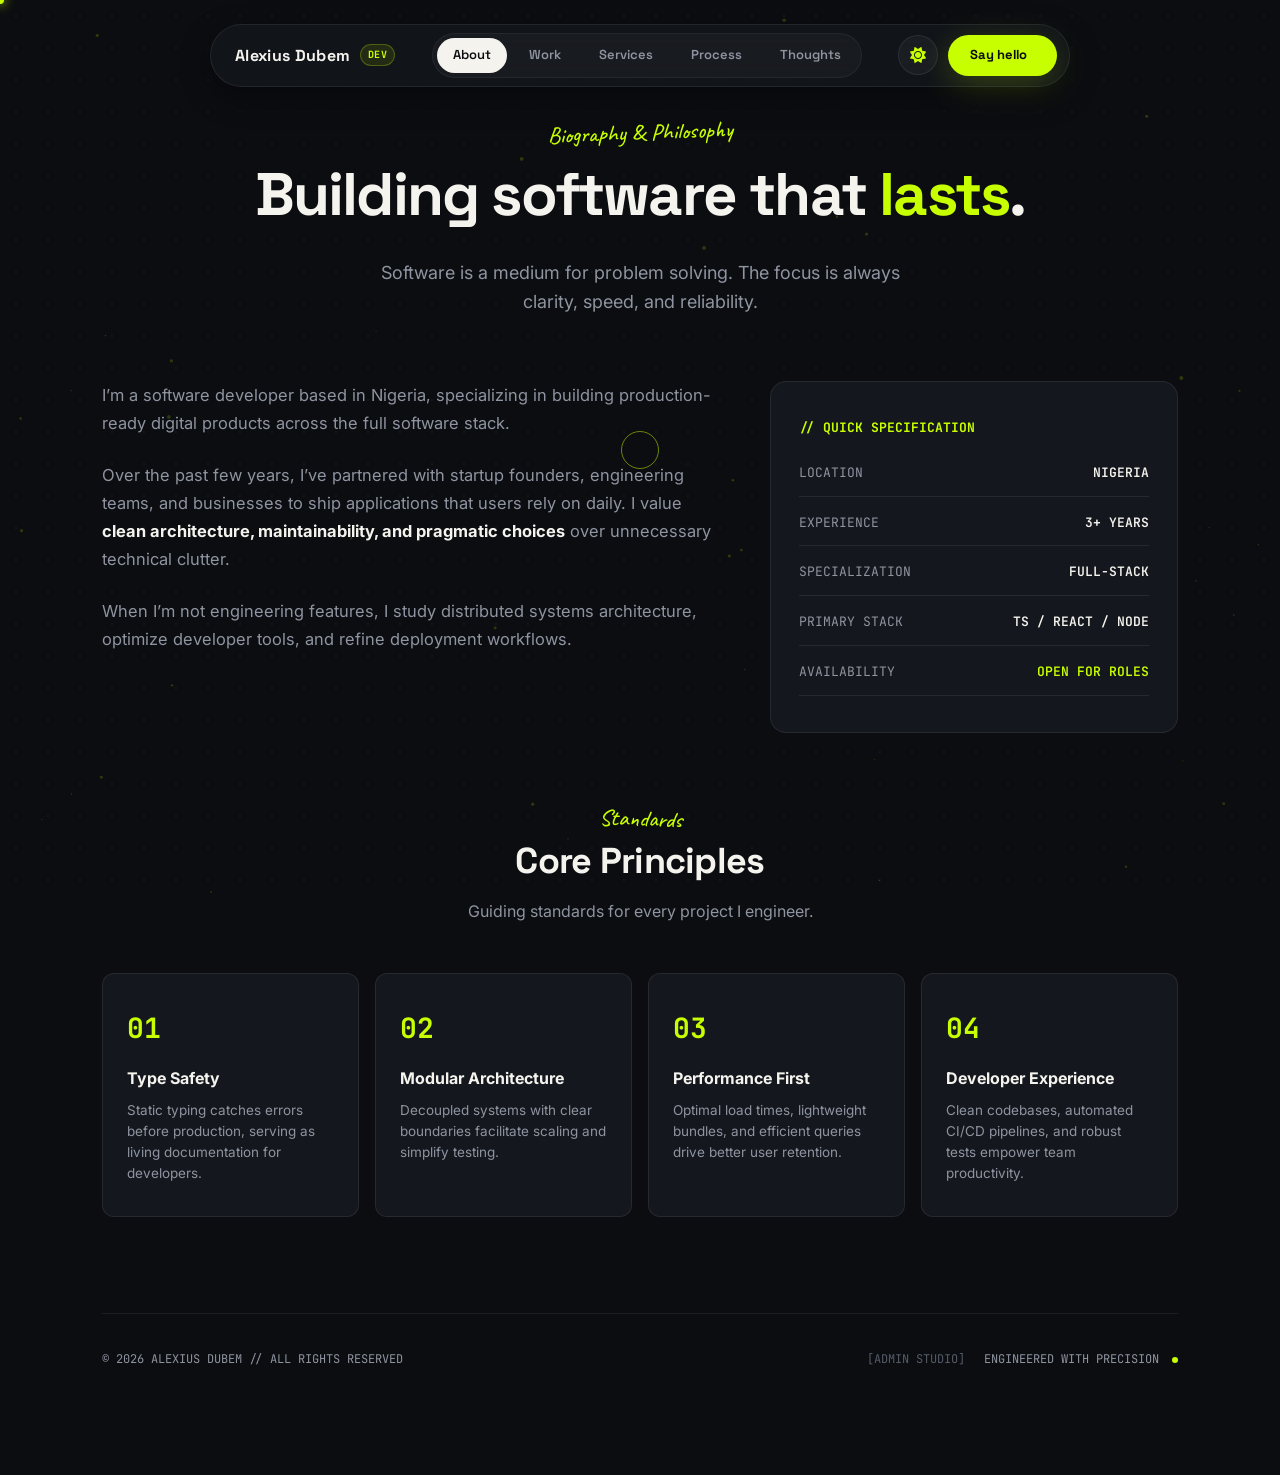
==== commit 3297e5ca: "feat: Dottaa UI/UX refinements - sleek 12px/16px radii, text labels under mobile dock icons, scroll " ====
--- a/about/index.html
+++ b/about/index.html
@@ -50,28 +50,35 @@
     </nav>
   </header>
 
-  <!-- MOBILE FLOATING BOTTOM CAPSULE DOCK -->
+  <!-- FLOATING TOP-RIGHT THEME BUTTON (MOBILE) -->
+  <button class="mobile-top-theme-btn" aria-label="Toggle Light/Dark Theme">
+    <i class="fa-solid fa-sun icon-sun"></i>
+    <i class="fa-solid fa-moon icon-moon"></i>
+  </button>
+
+  <!-- MOBILE FLOATING BOTTOM CAPSULE DOCK WITH LABELS -->
   <nav class="mobile-floating-dock" aria-label="Mobile Bottom Navigation">
     <div class="mobile-dock-inner">
       <a href="/#home" class="mobile-dock-item" aria-label="Home">
         <i class="fa-solid fa-house"></i>
+        <span class="dock-label">Home</span>
       </a>
       <a href="/#projects" class="mobile-dock-item" aria-label="Projects">
         <i class="fa-solid fa-layer-group"></i>
+        <span class="dock-label">Work</span>
       </a>
       <a href="/thoughts" class="mobile-dock-item" aria-label="Notes">
         <i class="fa-solid fa-pen-nib"></i>
+        <span class="dock-label">Notes</span>
       </a>
       <a href="/about" class="mobile-dock-item active" aria-label="About">
         <i class="fa-solid fa-user"></i>
+        <span class="dock-label">About</span>
       </a>
       <a href="/contact" class="mobile-dock-item" aria-label="Contact">
         <i class="fa-solid fa-envelope"></i>
+        <span class="dock-label">Contact</span>
       </a>
-      <button class="mobile-dock-item theme-toggle-pill" style="border:none; background:transparent;" aria-label="Toggle Theme">
-        <i class="fa-solid fa-sun icon-sun"></i>
-        <i class="fa-solid fa-moon icon-moon"></i>
-      </button>
     </div>
   </nav>
 
--- a/css/styles.css
+++ b/css/styles.css
@@ -29,9 +29,9 @@
   --shadow-glow: 0 8px 32px rgba(200, 255, 0, 0.2);
   --shadow-card: 0 20px 48px rgba(0, 0, 0, 0.5);
   
-  --radius-sm: 8px;
-  --radius-md: 16px;
-  --radius-lg: 24px;
+  --radius-sm: 6px;
+  --radius-md: 12px;
+  --radius-lg: 16px;
   --radius-pill: 999px;
   
   --ease: cubic-bezier(0.16, 1, 0.3, 1);
@@ -360,10 +360,10 @@
   transform: translate(2px, -2px);
 }
 
-/* ---------- MOBILE FLOATING CAPSULE DOCK ---------- */
+/* ---------- MOBILE FLOATING CAPSULE DOCK WITH LABELS ---------- */
 nav.mobile-floating-dock {
   position: fixed;
-  bottom: 24px;
+  bottom: 20px;
   left: 50%;
   transform: translateX(-50%);
   z-index: 9999;
@@ -373,27 +373,41 @@
 .mobile-dock-inner {
   display: flex;
   align-items: center;
-  gap: 8px;
+  gap: 4px;
   background: rgba(11, 13, 17, 0.92);
   backdrop-filter: blur(28px);
   -webkit-backdrop-filter: blur(28px);
   border: 1px solid rgba(255, 255, 255, 0.12);
   border-radius: var(--radius-pill);
-  padding: 6px;
-  box-shadow: 0 12px 40px rgba(0, 0, 0, 0.6);
+  padding: 5px 8px;
+  box-shadow: 0 14px 40px rgba(0, 0, 0, 0.7);
 }
 
 .mobile-dock-item {
-  width: 44px;
-  height: 44px;
-  border-radius: 50%;
-  display: flex;
+  display: flex;
+  flex-direction: column;
   align-items: center;
   justify-content: center;
+  gap: 2px;
+  padding: 6px 10px;
+  border-radius: 12px;
   color: var(--text-muted);
   text-decoration: none;
-  font-size: 18px;
   transition: all var(--transition);
+  font-family: var(--font-display);
+}
+
+.mobile-dock-item i {
+  font-size: 15px;
+  transition: transform 0.2s var(--ease);
+}
+
+.mobile-dock-item .dock-label {
+  font-size: 9px;
+  font-weight: 700;
+  letter-spacing: 0.04em;
+  text-transform: uppercase;
+  line-height: 1;
 }
 
 .mobile-dock-item:hover,
@@ -403,15 +417,62 @@
   box-shadow: var(--shadow-glow);
 }
 
+.mobile-dock-item:hover i,
+.mobile-dock-item.active i {
+  transform: translateY(-1px);
+}
+
+/* Floating Top-Right Theme Toggle on Mobile */
+.mobile-top-theme-btn {
+  position: fixed;
+  top: 16px;
+  right: 16px;
+  z-index: 990;
+  width: 40px;
+  height: 40px;
+  border-radius: 50%;
+  background: rgba(18, 20, 26, 0.88);
+  backdrop-filter: blur(20px);
+  border: 1px solid var(--border);
+  color: var(--accent);
+  display: none;
+  align-items: center;
+  justify-content: center;
+  font-size: 15px;
+  cursor: pointer;
+  box-shadow: var(--shadow-sm);
+  transition: all var(--transition);
+}
+
+body.light-theme .mobile-top-theme-btn {
+  background: rgba(255, 255, 255, 0.92);
+  border-color: rgba(0, 0, 0, 0.12);
+}
+
 @media (max-width: 900px) {
   nav.desktop-pill-nav .nav-links,
-  nav.desktop-pill-nav .btn-say-hello {
+  nav.desktop-pill-nav .btn-say-hello,
+  nav.desktop-pill-nav .theme-toggle-pill {
     display: none;
   }
 
-  nav.mobile-floating-dock {
-    display: block;
-  }
+  nav.mobile-floating-dock,
+  .mobile-top-theme-btn {
+    display: flex;
+  }
+}
+
+/* TOP SCROLL PROGRESS BAR */
+#scroll-progress-bar {
+  position: fixed;
+  top: 0;
+  left: 0;
+  height: 3px;
+  background: var(--accent);
+  z-index: 99999;
+  width: 0%;
+  transition: width 0.08s ease-out;
+  box-shadow: 0 0 10px var(--accent);
 }
 
 /* ---------- HERO SECTION ---------- */
@@ -1414,13 +1475,14 @@
   display: flex;
   align-items: center;
   justify-content: space-between;
-  padding: 16px 24px;
+  padding: 16px 20px;
   background: var(--bg-soft);
   border: 1px solid var(--border);
   border-radius: var(--radius-md);
   text-decoration: none;
   color: var(--text);
   transition: all var(--transition);
+  gap: 12px;
 }
 
 .contact-option-row:hover {
@@ -1432,6 +1494,8 @@
   display: flex;
   align-items: center;
   gap: 14px;
+  min-width: 0;
+  flex: 1;
 }
 
 .contact-icon-pill {
@@ -1446,6 +1510,7 @@
   color: var(--accent);
   font-size: 16px;
   transition: all var(--transition);
+  flex-shrink: 0;
 }
 
 .contact-option-row:hover .contact-icon-pill {
@@ -1458,6 +1523,8 @@
   display: flex;
   flex-direction: column;
   text-align: left;
+  min-width: 0;
+  flex: 1;
 }
 
 .contact-label-title .label {
@@ -1467,8 +1534,11 @@
 }
 
 .contact-label-title .val {
-  font-size: 15px;
+  font-size: clamp(12px, 3.8vw, 15px);
   font-weight: 600;
+  word-break: break-all;
+  overflow-wrap: anywhere;
+  white-space: normal;
 }
 
 .contact-option-row i.arrow-up-right {
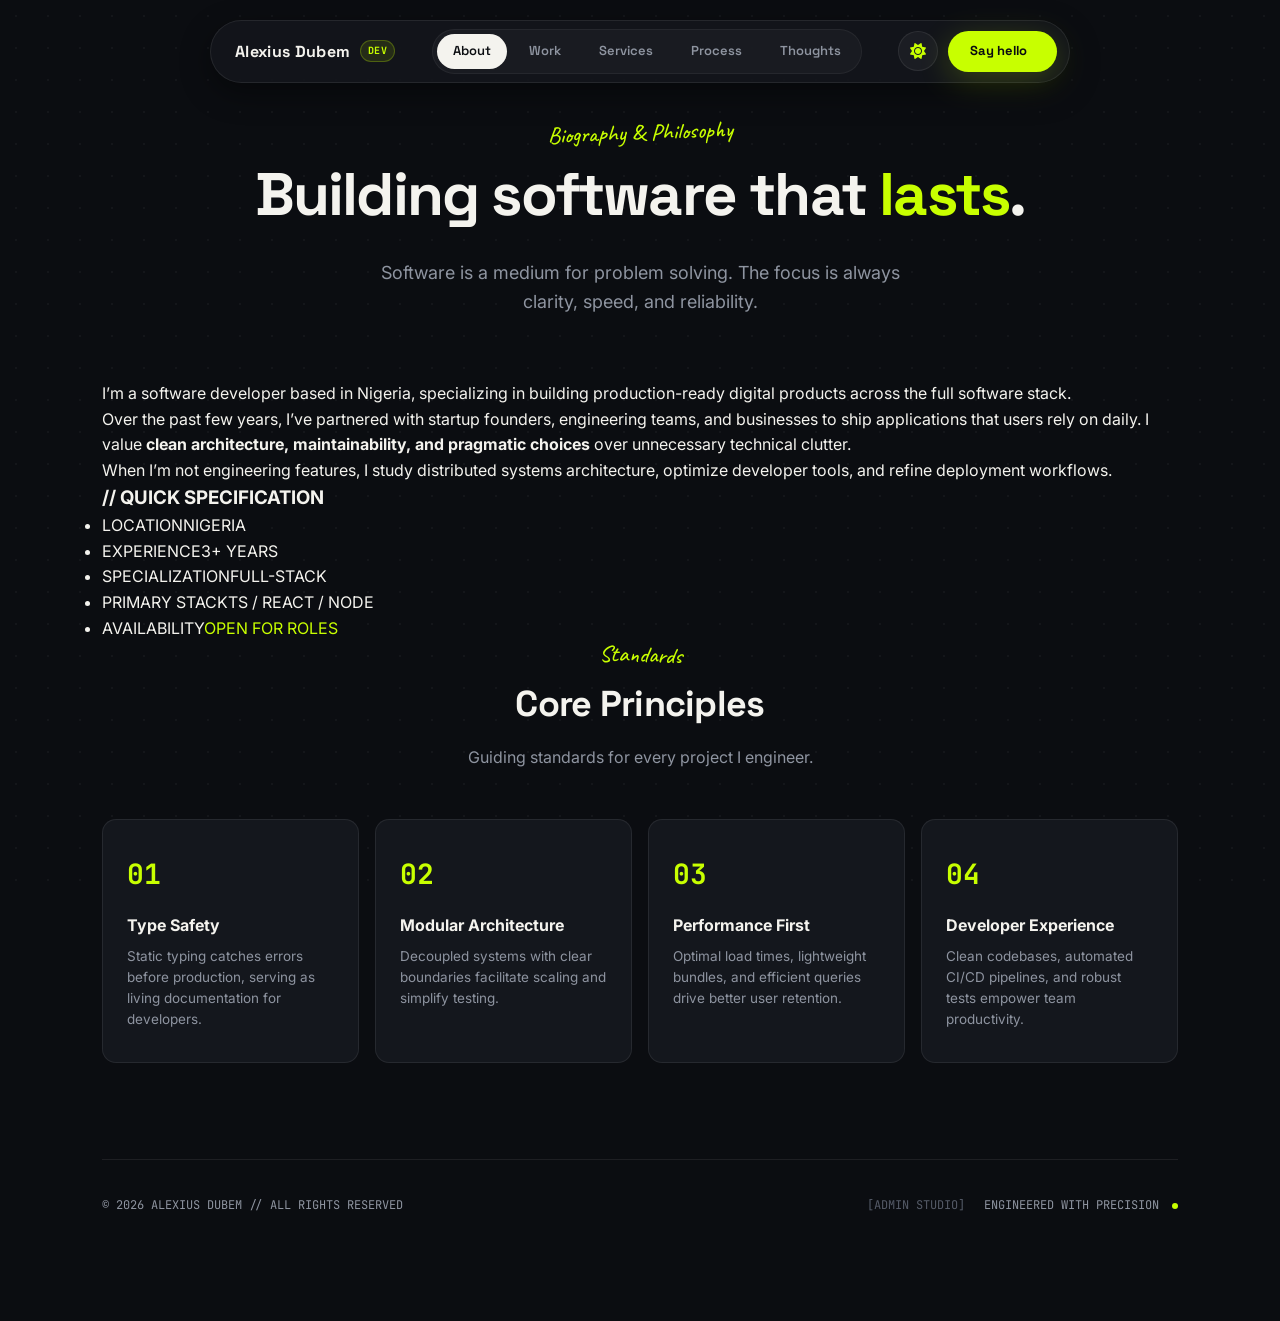
==== commit c482f5b0: "feat: dynamic Open Graph cover image generation for article sharing via Vercel serverless function, " ====
--- a/about/index.html
+++ b/about/index.html
@@ -11,7 +11,14 @@
 
   <meta property="og:title" content="About Alexius Dubem — Software Developer & Systems Engineer">
   <meta property="og:description" content="Biography, engineering principles, and core specification of Alexius Dubem.">
-  <meta property="og:image" content="/me.jpg">
+  <meta property="og:image" content="https://alexiusdubemdev.vercel.app/me.jpg">
+  <meta name="twitter:card" content="summary_large_image">
+  <meta name="twitter:image" content="https://alexiusdubemdev.vercel.app/me.jpg">
+
+  <!-- Favicons & Website App Icons -->
+  <link rel="icon" type="image/jpeg" href="/me.jpg">
+  <link rel="apple-touch-icon" href="/me.jpg">
+  <link rel="shortcut icon" href="/me.jpg">
 
   <link rel="preconnect" href="https://fonts.googleapis.com">
   <link rel="preconnect" href="https://fonts.gstatic.com" crossorigin>
--- a/css/styles.css
+++ b/css/styles.css
@@ -1,7 +1,8 @@
 /* =========================================
-   ALEXIUS DUBEM — DOTTAA-INSPIRED DESIGN SYSTEM
+   ALEXIUS DUBEM — PORTFOLIO DESIGN SYSTEM
    Deep Ink (#0b0d11) + Warm Paper (#f4f3ee) + Electric Lime (#c8ff00)
-   Handwritten Notes, Glass Pill Header, Floating Mobile Dock & X (@Xagaskii) Cards
+   Handwritten Notes · Glass Pill Header · Floating Mobile Dock
+   Fast, Clean, Considered
    ========================================= */
 
 /* ---------- DESIGN TOKENS ---------- */
@@ -29,16 +30,17 @@
   --shadow-glow: 0 8px 32px rgba(200, 255, 0, 0.2);
   --shadow-card: 0 20px 48px rgba(0, 0, 0, 0.5);
   
-  --radius-sm: 6px;
-  --radius-md: 12px;
-  --radius-lg: 16px;
+  --radius-sm: 8px;
+  --radius-md: 14px;
+  --radius-lg: 18px;
+  --radius-xl: 24px;
   --radius-pill: 999px;
   
   --ease: cubic-bezier(0.16, 1, 0.3, 1);
   --transition: 0.3s cubic-bezier(0.16, 1, 0.3, 1);
 }
 
-/* ---------- LIGHT THEME OVERRIDES (Pristine Warm Paper Dottaa Aesthetic) ---------- */
+/* ---------- LIGHT THEME OVERRIDES ---------- */
 body.light-theme {
   --bg: #f6f5f0;
   --bg-card: #ffffff;
@@ -70,7 +72,7 @@
 }
 
 body.light-theme nav.mobile-floating-dock .mobile-dock-inner {
-  background: rgba(255, 255, 255, 0.94);
+  background: rgba(255, 255, 255, 0.95);
   border-color: rgba(0, 0, 0, 0.12);
   box-shadow: 0 10px 36px rgba(0, 0, 0, 0.15);
 }
@@ -89,6 +91,7 @@
   font-size: 16px;
   cursor: pointer;
   transition: all var(--transition);
+  flex-shrink: 0;
 }
 
 .theme-toggle-pill:hover {
@@ -97,21 +100,15 @@
   transform: scale(1.06);
 }
 
-body.light-theme .theme-toggle-pill .icon-moon {
-  display: block;
-}
-
-body.light-theme .theme-toggle-pill .icon-sun {
-  display: none;
-}
-
-body:not(.light-theme) .theme-toggle-pill .icon-moon {
-  display: none;
-}
-
-body:not(.light-theme) .theme-toggle-pill .icon-sun {
-  display: block;
-}
+body.light-theme .theme-toggle-pill .icon-moon { display: block; }
+body.light-theme .theme-toggle-pill .icon-sun  { display: none; }
+body:not(.light-theme) .theme-toggle-pill .icon-moon { display: none; }
+body:not(.light-theme) .theme-toggle-pill .icon-sun  { display: block; }
+
+body.light-theme .mobile-top-theme-btn .icon-moon { display: block; }
+body.light-theme .mobile-top-theme-btn .icon-sun  { display: none; }
+body:not(.light-theme) .mobile-top-theme-btn .icon-moon { display: none; }
+body:not(.light-theme) .mobile-top-theme-btn .icon-sun  { display: block; }
 
 /* ---------- RESET & BASE ---------- */
 *,
@@ -139,22 +136,11 @@
   position: relative;
 }
 
-#particle-canvas {
-  position: fixed;
-  inset: 0;
-  width: 100vw;
-  height: 100vh;
-  pointer-events: none;
-  z-index: 0;
-  opacity: 0.4;
-}
-
 body::before {
   content: "";
   position: fixed;
   inset: 0;
-  background-image: 
-    radial-gradient(rgba(255, 255, 255, 0.04) 1px, transparent 1px);
+  background-image: radial-gradient(rgba(255, 255, 255, 0.04) 1px, transparent 1px);
   background-size: 32px 32px;
   pointer-events: none;
   z-index: 0;
@@ -187,68 +173,30 @@
 }
 
 .handwritten-callout {
-  margin-top: 10px;
+  margin-top: 14px;
   display: flex;
   align-items: center;
   justify-content: center;
   gap: 6px;
 }
 
-/* ---------- CUSTOM INTERACTIVE CURSOR ---------- */
-.cursor-dot {
-  width: 8px;
-  height: 8px;
-  background: var(--accent);
-  border-radius: 50%;
+/* ---------- TOP SCROLL PROGRESS BAR ---------- */
+#scroll-progress-bar {
   position: fixed;
   top: 0;
   left: 0;
-  pointer-events: none;
+  height: 3px;
+  background: var(--accent);
   z-index: 99999;
-  transform: translate(-50%, -50%);
-  transition: transform 0.1s ease, width 0.2s ease, height 0.2s ease;
-  box-shadow: 0 0 12px var(--accent);
-}
-
-.cursor-ring {
-  width: 38px;
-  height: 38px;
-  border: 1.5px solid rgba(200, 255, 0, 0.5);
-  border-radius: 50%;
-  position: fixed;
-  top: 0;
-  left: 0;
-  pointer-events: none;
-  z-index: 99998;
-  transform: translate(-50%, -50%);
-  transition: transform 0.15s var(--ease), width 0.3s var(--ease), height 0.3s var(--ease);
-}
-
-body.cursor-hover .cursor-dot {
-  width: 14px;
-  height: 14px;
-  background: #ffffff;
-  box-shadow: 0 0 18px #ffffff;
-}
-
-body.cursor-hover .cursor-ring {
-  width: 56px;
-  height: 56px;
-  border-color: var(--accent);
-  background: rgba(200, 255, 0, 0.08);
-}
-
-@media (pointer: coarse) {
-  .cursor-dot,
-  .cursor-ring {
-    display: none !important;
-  }
+  width: 0%;
+  transition: width 0.08s ease-out;
+  box-shadow: 0 0 10px var(--accent);
 }
 
 /* ---------- DESKTOP TOP PILL HEADER NAVIGATION ---------- */
 header {
   position: sticky;
-  top: 24px;
+  top: 20px;
   z-index: 900;
   display: flex;
   justify-content: center;
@@ -263,7 +211,7 @@
   gap: 24px;
   width: 100%;
   max-width: 860px;
-  background: rgba(20, 23, 29, 0.75);
+  background: rgba(20, 23, 29, 0.85);
   backdrop-filter: blur(24px);
   -webkit-backdrop-filter: blur(24px);
   border: 1px solid var(--border);
@@ -345,6 +293,7 @@
   font-weight: 700;
   transition: all var(--transition);
   box-shadow: var(--shadow-glow);
+  flex-shrink: 0;
 }
 
 .btn-say-hello:hover {
@@ -360,10 +309,10 @@
   transform: translate(2px, -2px);
 }
 
-/* ---------- MOBILE FLOATING CAPSULE DOCK WITH LABELS ---------- */
+/* ---------- MOBILE FLOATING BOTTOM CAPSULE DOCK WITH LABELS ---------- */
 nav.mobile-floating-dock {
   position: fixed;
-  bottom: 20px;
+  bottom: 18px;
   left: 50%;
   transform: translateX(-50%);
   z-index: 9999;
@@ -374,12 +323,12 @@
   display: flex;
   align-items: center;
   gap: 4px;
-  background: rgba(11, 13, 17, 0.92);
+  background: rgba(11, 13, 17, 0.94);
   backdrop-filter: blur(28px);
   -webkit-backdrop-filter: blur(28px);
   border: 1px solid rgba(255, 255, 255, 0.12);
   border-radius: var(--radius-pill);
-  padding: 5px 8px;
+  padding: 6px 8px;
   box-shadow: 0 14px 40px rgba(0, 0, 0, 0.7);
 }
 
@@ -389,7 +338,7 @@
   align-items: center;
   justify-content: center;
   gap: 2px;
-  padding: 6px 10px;
+  padding: 6px 12px;
   border-radius: 12px;
   color: var(--text-muted);
   text-decoration: none;
@@ -414,7 +363,6 @@
 .mobile-dock-item.active {
   background: var(--accent);
   color: var(--bg);
-  box-shadow: var(--shadow-glow);
 }
 
 .mobile-dock-item:hover i,
@@ -449,33 +397,7 @@
   border-color: rgba(0, 0, 0, 0.12);
 }
 
-@media (max-width: 900px) {
-  nav.desktop-pill-nav .nav-links,
-  nav.desktop-pill-nav .btn-say-hello,
-  nav.desktop-pill-nav .theme-toggle-pill {
-    display: none;
-  }
-
-  nav.mobile-floating-dock,
-  .mobile-top-theme-btn {
-    display: flex;
-  }
-}
-
-/* TOP SCROLL PROGRESS BAR */
-#scroll-progress-bar {
-  position: fixed;
-  top: 0;
-  left: 0;
-  height: 3px;
-  background: var(--accent);
-  z-index: 99999;
-  width: 0%;
-  transition: width 0.08s ease-out;
-  box-shadow: 0 0 10px var(--accent);
-}
-
-/* ---------- HERO SECTION ---------- */
+/* ---------- HERO SECTION (BALANCED LAPTOP & DESKTOP) ---------- */
 .hero {
   display: grid;
   grid-template-columns: 1.3fr 0.7fr;
@@ -511,7 +433,7 @@
 
 .hero h1 {
   font-family: var(--font-display);
-  font-size: clamp(42px, 5.8vw, 68px);
+  font-size: clamp(40px, 5.5vw, 66px);
   font-weight: 800;
   line-height: 1.05;
   letter-spacing: -0.03em;
@@ -527,7 +449,7 @@
 
 .hero-subtitle {
   color: var(--text-muted);
-  font-size: 19px;
+  font-size: 18px;
   line-height: 1.6;
   margin-bottom: 32px;
   max-width: 520px;
@@ -561,7 +483,7 @@
 
 .btn-solid:hover {
   background: #d4ff26;
-  transform: translateY(-3px) scale(1.02);
+  transform: translateY(-2px);
 }
 
 .btn-solid i {
@@ -592,7 +514,7 @@
 .btn-outline:hover {
   border-color: var(--text);
   background: var(--bg-surface);
-  transform: translateY(-3px);
+  transform: translateY(-2px);
 }
 
 .hero-photo-box {
@@ -602,8 +524,8 @@
 
 .photo-frame {
   position: relative;
-  width: 200px;
-  height: 200px;
+  width: 210px;
+  height: 210px;
   border-radius: var(--radius-lg);
   overflow: hidden;
   border: 2px solid var(--border-active);
@@ -621,7 +543,7 @@
 }
 
 .photo-frame:hover img {
-  transform: scale(1.08);
+  transform: scale(1.06);
 }
 
 /* ---------- SECTIONS ---------- */
@@ -639,19 +561,47 @@
   font-size: 36px;
   font-weight: 800;
   letter-spacing: -0.02em;
-  color: var(--text);
+  margin-top: 6px;
+  margin-bottom: 12px;
 }
 
 .sec-desc {
   color: var(--text-muted);
   font-size: 16px;
-  margin-top: 8px;
-  max-width: 480px;
-  margin-left: auto;
-  margin-right: auto;
-}
-
-/* ---------- CATEGORY FILTER TABS ---------- */
+  max-width: 520px;
+  margin: 0 auto;
+}
+
+/* ---------- TRUST BADGES BAR ---------- */
+.trust-bar {
+  display: flex;
+  flex-wrap: wrap;
+  align-items: center;
+  justify-content: space-around;
+  gap: 20px;
+  background: var(--bg-card);
+  border: 1px solid var(--border);
+  border-radius: var(--radius-lg);
+  padding: 24px 32px;
+  margin-bottom: 72px;
+}
+
+.trust-badge-item {
+  display: inline-flex;
+  align-items: center;
+  gap: 10px;
+  font-family: var(--font-mono);
+  font-size: 12px;
+  color: var(--text-muted);
+  font-weight: 500;
+}
+
+.trust-badge-item i {
+  color: var(--accent);
+  font-size: 16px;
+}
+
+/* ---------- FILTER TABS ---------- */
 .filter-tabs-wrapper {
   display: flex;
   justify-content: center;
@@ -660,20 +610,18 @@
 
 .filter-tabs {
   display: inline-flex;
+  background: var(--bg-card);
+  border: 1px solid var(--border);
+  border-radius: var(--radius-pill);
+  padding: 6px;
   gap: 6px;
-  background: var(--bg-card);
-  padding: 6px;
-  border-radius: var(--radius-pill);
-  border: 1px solid var(--border);
-  box-shadow: var(--shadow-sm);
-  flex-wrap: wrap;
-  justify-content: center;
-}
-
-.filter-btn, .notes-filter-btn {
+}
+
+.filter-btn,
+.notes-filter-btn {
   background: transparent;
+  border: none;
   color: var(--text-muted);
-  border: none;
   padding: 9px 20px;
   border-radius: var(--radius-pill);
   font-family: var(--font-display);
@@ -683,17 +631,18 @@
   transition: all var(--transition);
 }
 
-.filter-btn:hover, .notes-filter-btn:hover {
+.filter-btn:hover,
+.notes-filter-btn:hover {
   color: var(--text);
 }
 
-.filter-btn.active, .notes-filter-btn.active {
-  background: var(--text);
+.filter-btn.active,
+.notes-filter-btn.active {
+  background: var(--accent);
   color: var(--bg);
-  box-shadow: 0 4px 12px rgba(255, 255, 255, 0.15);
-}
-
-/* ---------- FEATURED PROJECTS SHOWCASE ---------- */
+}
+
+/* ---------- FEATURED PROJECTS GRID ---------- */
 .projects-grid {
   display: grid;
   grid-template-columns: repeat(2, 1fr);
@@ -714,7 +663,7 @@
 .project-card:hover {
   border-color: var(--border-active);
   box-shadow: var(--shadow-card);
-  transform: translateY(-6px);
+  transform: translateY(-4px);
 }
 
 .project-img-box {
@@ -735,11 +684,11 @@
 }
 
 .project-card:hover .project-img-box img {
-  transform: scale(1.05);
+  transform: scale(1.04);
 }
 
 .project-content {
-  padding: 32px 28px;
+  padding: 30px 26px;
   display: flex;
   flex-direction: column;
   flex-grow: 1;
@@ -818,20 +767,260 @@
   border-radius: var(--radius-pill);
 }
 
+/* ---------- SERVICES & EXPERTISE GRID ---------- */
+.services-grid {
+  display: grid;
+  grid-template-columns: repeat(4, 1fr);
+  gap: 20px;
+}
+
+.service-card {
+  background: var(--bg-card);
+  border: 1px solid var(--border);
+  border-radius: var(--radius-md);
+  padding: 34px 22px;
+  transition: border-color var(--transition), box-shadow var(--transition);
+}
+
+.service-card:hover {
+  background: var(--bg-card-hover);
+  border-color: var(--border-active);
+  box-shadow: var(--shadow-sm);
+}
+
+.service-icon-box {
+  width: 46px;
+  height: 46px;
+  background: var(--bg-soft);
+  border: 1px solid var(--border);
+  border-radius: var(--radius-sm);
+  display: flex;
+  align-items: center;
+  justify-content: center;
+  color: var(--accent);
+  font-size: 20px;
+  margin-bottom: 22px;
+  transition: all var(--transition);
+}
+
+.service-card:hover .service-icon-box {
+  background: var(--accent);
+  color: var(--bg);
+  border-color: var(--accent);
+  transform: scale(1.08);
+}
+
+.service-card h3 {
+  font-family: var(--font-display);
+  font-size: 18px;
+  font-weight: 700;
+  margin-bottom: 10px;
+}
+
+.service-card p {
+  color: var(--text-muted);
+  font-size: 14px;
+  line-height: 1.6;
+}
+
+/* ---------- APPROACH GRID ---------- */
+.approach-grid {
+  display: grid;
+  grid-template-columns: repeat(4, 1fr);
+  gap: 16px;
+}
+
+.approach-card {
+  background: var(--bg-card);
+  border: 1px solid var(--border);
+  border-radius: var(--radius-md);
+  padding: 32px 24px;
+  transition: border-color var(--transition);
+}
+
+.approach-card:hover {
+  border-color: var(--accent);
+}
+
+.approach-num {
+  font-family: var(--font-mono);
+  font-size: 28px;
+  font-weight: 700;
+  color: var(--accent);
+  margin-bottom: 16px;
+}
+
+.approach-card h3 {
+  font-size: 16px;
+  font-weight: 700;
+  margin-bottom: 8px;
+}
+
+.approach-card p {
+  color: var(--text-muted);
+  font-size: 13.5px;
+  line-height: 1.55;
+}
+
+/* ---------- TESTIMONIALS ---------- */
+.testimonials-grid {
+  display: grid;
+  grid-template-columns: repeat(2, 1fr);
+  gap: 24px;
+}
+
+.testimonial-card {
+  background: var(--bg-card);
+  border: 1px solid var(--border);
+  border-radius: var(--radius-md);
+  padding: 34px 28px;
+  transition: all var(--transition);
+}
+
+.testimonial-card:hover {
+  border-color: var(--border-active);
+  box-shadow: var(--shadow-sm);
+}
+
+.testimonial-quote {
+  font-size: 15px;
+  color: var(--text);
+  line-height: 1.65;
+  margin-bottom: 22px;
+  font-style: italic;
+}
+
+.testimonial-author {
+  display: flex;
+  align-items: center;
+  gap: 14px;
+}
+
+.author-avatar {
+  width: 42px;
+  height: 42px;
+  border-radius: 50%;
+  background: var(--bg-soft);
+  border: 1px solid var(--accent);
+  display: flex;
+  align-items: center;
+  justify-content: center;
+  font-family: var(--font-mono);
+  font-size: 13px;
+  font-weight: 700;
+  color: var(--accent);
+}
+
+.author-meta h4 {
+  font-size: 14px;
+  font-weight: 700;
+}
+
+.author-meta p {
+  font-family: var(--font-mono);
+  font-size: 11px;
+  color: var(--text-muted);
+}
+
+/* ---------- TECH MATRIX ---------- */
+.tech-matrix {
+  display: flex;
+  flex-wrap: wrap;
+  gap: 12px;
+  justify-content: center;
+}
+
+.tech-tag {
+  display: inline-flex;
+  align-items: center;
+  gap: 10px;
+  padding: 12px 20px;
+  background: var(--bg-card);
+  border: 1px solid var(--border);
+  border-radius: var(--radius-pill);
+  font-family: var(--font-mono);
+  font-size: 13px;
+  color: var(--text);
+  transition: all var(--transition);
+}
+
+.tech-tag i {
+  color: var(--accent);
+  font-size: 15px;
+  transition: transform var(--transition);
+}
+
+.tech-tag:hover {
+  border-color: var(--accent);
+  background: var(--accent-soft);
+  transform: translateY(-2px);
+}
+
+/* ---------- STATS GRID ---------- */
+.stats-grid {
+  display: grid;
+  grid-template-columns: repeat(4, 1fr);
+  gap: 20px;
+  background: var(--bg-card);
+  border: 1px solid var(--border);
+  border-radius: var(--radius-lg);
+  padding: 40px 32px;
+  text-align: center;
+}
+
+.stat-item h3 {
+  font-family: var(--font-display);
+  font-size: 46px;
+  font-weight: 800;
+  color: var(--text);
+  letter-spacing: -0.03em;
+  margin-bottom: 4px;
+}
+
+.stat-item h3 span {
+  color: var(--accent);
+}
+
+.stat-item p {
+  font-family: var(--font-mono);
+  font-size: 11px;
+  color: var(--text-muted);
+  letter-spacing: 0.08em;
+  text-transform: uppercase;
+}
+
 /* ---------- NOTES & X POST FEED CARDS ---------- */
 .notes-feed-list {
   display: flex;
   flex-direction: column;
-  gap: 28px;
+  gap: 24px;
   max-width: 780px;
   margin: 0 auto;
 }
 
+.feed-empty-state {
+  text-align: center;
+  padding: 48px 20px;
+  color: var(--text-muted);
+}
+
+.feed-empty-state i {
+  font-size: 26px;
+  color: var(--accent);
+  margin-bottom: 12px;
+  display: block;
+}
+
+/* Article Card */
+.note-item-article {
+  display: block;
+}
+
 .note-article-card {
   background: var(--bg-card);
   border: 1px solid var(--border);
   border-radius: var(--radius-lg);
-  padding: 36px 32px;
+  padding: 34px 30px;
   cursor: pointer;
   transition: all var(--transition);
   position: relative;
@@ -841,17 +1030,38 @@
   border-color: var(--border-active);
   background: var(--bg-card-hover);
   box-shadow: var(--shadow-card);
-  transform: translateY(-4px);
+  transform: translateY(-3px);
+}
+
+.note-cover-img {
+  width: 100%;
+  max-height: 280px;
+  border-radius: var(--radius-md);
+  overflow: hidden;
+  margin-bottom: 20px;
+  border: 1px solid var(--border);
+}
+
+.note-cover-img img {
+  width: 100%;
+  height: 100%;
+  object-fit: cover;
+  display: block;
 }
 
 .note-article-meta {
   display: flex;
-  gap: 14px;
+  align-items: center;
+  gap: 8px;
   font-family: var(--font-mono);
   font-size: 12px;
   color: var(--accent);
   margin-bottom: 12px;
   font-weight: 600;
+}
+
+.note-sep {
+  color: var(--text-dim);
 }
 
 .note-article-title {
@@ -871,7 +1081,7 @@
   color: var(--text-muted);
   font-size: 15px;
   line-height: 1.65;
-  margin-bottom: 24px;
+  margin-bottom: 22px;
 }
 
 .note-article-footer {
@@ -879,12 +1089,44 @@
   align-items: center;
   justify-content: space-between;
   flex-wrap: wrap;
-  gap: 16px;
+  gap: 14px;
   border-top: 1px solid var(--border);
-  padding-top: 18px;
-}
-
-.btn-expand-read {
+  padding-top: 16px;
+}
+
+.note-tags-list {
+  display: flex;
+  flex-wrap: wrap;
+  gap: 6px;
+}
+
+.note-footer-actions {
+  display: flex;
+  align-items: center;
+  gap: 12px;
+}
+
+.btn-share-wa {
+  display: inline-flex;
+  align-items: center;
+  gap: 6px;
+  background: rgba(37, 211, 102, 0.12);
+  color: #25D366;
+  border: 1px solid rgba(37, 211, 102, 0.3);
+  padding: 6px 14px;
+  border-radius: var(--radius-pill);
+  cursor: pointer;
+  font-family: var(--font-display);
+  font-size: 12px;
+  font-weight: 700;
+  transition: all var(--transition);
+}
+
+.btn-share-wa:hover {
+  background: rgba(37, 211, 102, 0.22);
+}
+
+.btn-read-more {
   font-family: var(--font-display);
   font-size: 13px;
   font-weight: 700;
@@ -895,11 +1137,15 @@
   transition: color var(--transition);
 }
 
-.note-article-card:hover .btn-expand-read {
-  color: var(--accent);
-}
-
-/* ---------- AUTHENTIC X (TWITTER) POST CARD ---------- */
+.note-article-card:hover .btn-read-more {
+  color: var(--accent);
+}
+
+/* Authentic X Post Card */
+.note-item-xpost {
+  display: block;
+}
+
 .x-post-card {
   background: #000000;
   border: 1px solid var(--border);
@@ -959,21 +1205,55 @@
   color: #71767b;
 }
 
-.x-logo-link {
-  color: #71767b;
-  font-size: 20px;
-  transition: color var(--transition);
-}
-
-.x-logo-link:hover {
+.btn-explore-x {
+  display: inline-flex;
+  align-items: center;
+  gap: 6px;
+  background: var(--bg-soft);
+  border: 1px solid var(--border);
   color: #f7f9f9;
-}
-
-.x-post-body p {
+  padding: 6px 14px;
+  border-radius: var(--radius-pill);
+  font-family: var(--font-display);
+  font-size: 12px;
+  font-weight: 700;
+  text-decoration: none;
+  transition: all var(--transition);
+}
+
+.btn-explore-x:hover {
+  background: rgba(29, 155, 240, 0.15);
+  border-color: rgba(29, 155, 240, 0.4);
+}
+
+.btn-explore-x i {
+  color: var(--accent);
+}
+
+.x-post-body {
+  margin-bottom: 16px;
+}
+
+.x-post-text {
   color: #e7e9ea;
-  font-size: 16px;
-  line-height: 1.55;
-  margin-bottom: 16px;
+  font-size: 15.5px;
+  line-height: 1.6;
+  white-space: pre-line;
+  word-break: break-word;
+}
+
+.x-post-media {
+  margin-top: 14px;
+  border-radius: var(--radius-md);
+  overflow: hidden;
+  border: 1px solid var(--border);
+}
+
+.x-post-media img {
+  width: 100%;
+  max-height: 420px;
+  object-fit: cover;
+  display: block;
 }
 
 .x-hashtag {
@@ -990,6 +1270,11 @@
   margin-bottom: 12px;
 }
 
+.x-views {
+  color: #f7f9f9;
+  font-weight: 600;
+}
+
 .x-post-actions {
   display: flex;
   align-items: center;
@@ -1022,7 +1307,7 @@
   padding: 24px;
   opacity: 0;
   visibility: hidden;
-  transition: all 0.35s var(--ease);
+  transition: all 0.3s var(--ease);
 }
 
 .article-reader-modal.is-open {
@@ -1048,10 +1333,10 @@
   background: var(--bg-card);
   border: 1px solid var(--border);
   border-radius: var(--radius-lg);
-  padding: 48px;
+  padding: 44px;
   box-shadow: var(--shadow-card);
-  transform: translateY(24px);
-  transition: transform 0.35s var(--ease);
+  transform: translateY(20px);
+  transition: transform 0.3s var(--ease);
 }
 
 .article-reader-modal.is-open .reader-modal-card {
@@ -1081,10 +1366,26 @@
   color: var(--accent);
 }
 
+.reader-cover {
+  width: 100%;
+  max-height: 320px;
+  border-radius: var(--radius-md);
+  overflow: hidden;
+  margin-bottom: 24px;
+  border: 1px solid var(--border);
+}
+
+.reader-cover img {
+  width: 100%;
+  height: 100%;
+  object-fit: cover;
+  display: block;
+}
+
 .reader-header {
-  margin-bottom: 28px;
+  margin-bottom: 24px;
   border-bottom: 1px solid var(--border);
-  padding-bottom: 20px;
+  padding-bottom: 18px;
 }
 
 .reader-meta {
@@ -1103,28 +1404,448 @@
   margin-bottom: 14px;
 }
 
-.reader-body p {
+.reader-tags {
+  display: flex;
+  flex-wrap: wrap;
+  gap: 6px;
+}
+
+/* Intelligent Article Body Elements */
+.reader-body {
   color: var(--text-muted);
-  font-size: 17px;
+  font-size: 16.5px;
+  line-height: 1.75;
+}
+
+.article-p {
+  color: var(--text-muted);
+  font-size: 16px;
   line-height: 1.75;
   margin-bottom: 20px;
 }
+
+.article-inline-media {
+  margin: 28px 0;
+  border-radius: var(--radius-md);
+  overflow: hidden;
+  border: 1px solid var(--border);
+  background: #000;
+}
+
+.article-inline-media img {
+  width: 100%;
+  height: auto;
+  max-height: 520px;
+  object-fit: contain;
+  display: block;
+  margin: 0 auto;
+}
+
+.article-inline-media figcaption {
+  padding: 8px 16px;
+  font-family: var(--font-mono);
+  font-size: 11px;
+  color: var(--text-dim);
+  text-align: center;
+  background: var(--bg-card);
+  border-top: 1px solid var(--border);
+}
+
+.article-code-block {
+  background: #05070a;
+  border: 1px solid var(--border);
+  border-radius: var(--radius-sm);
+  padding: 18px 20px;
+  overflow-x: auto;
+  margin: 22px 0;
+}
+
+.article-code-block code {
+  font-family: var(--font-mono);
+  font-size: 13.5px;
+  color: #e6edf3;
+  line-height: 1.65;
+}
+
+.code-lang-tag {
+  font-family: var(--font-mono);
+  font-size: 10px;
+  color: var(--accent);
+  text-transform: uppercase;
+  letter-spacing: 0.08em;
+  margin-bottom: 10px;
+  padding-bottom: 6px;
+  border-bottom: 1px solid var(--border);
+}
+
+.article-inline-code {
+  font-family: var(--font-mono);
+  font-size: 13px;
+  background: var(--bg-soft);
+  border: 1px solid var(--border);
+  padding: 2px 7px;
+  border-radius: 4px;
+  color: var(--accent);
+}
+
+.article-quote {
+  border-left: 3px solid var(--accent);
+  padding: 14px 20px;
+  margin: 24px 0;
+  background: var(--accent-soft);
+  color: var(--text);
+  font-style: italic;
+  border-radius: 0 var(--radius-sm) var(--radius-sm) 0;
+}
+
+.article-ul {
+  margin: 16px 0 20px 24px;
+  color: var(--text-muted);
+}
+
+.article-li {
+  margin-bottom: 8px;
+  line-height: 1.65;
+}
+
+.article-link {
+  color: var(--accent);
+  text-decoration: underline;
+  text-underline-offset: 3px;
+  word-break: break-all;
+}
+
+.article-h2, .article-h3, .article-h4 {
+  font-family: var(--font-display);
+  color: var(--text);
+  font-weight: 800;
+  letter-spacing: -0.02em;
+  margin: 32px 0 14px;
+}
+
+.article-h2 { font-size: 24px; }
+.article-h3 { font-size: 20px; }
+.article-h4 { font-size: 17px; }
 
 .reader-footer {
   margin-top: 36px;
   padding-top: 24px;
   border-top: 1px solid var(--border);
   display: flex;
+  flex-direction: column;
+  gap: 20px;
+}
+
+.reader-author-sign {
+  display: flex;
+  align-items: center;
+  justify-content: flex-start;
+}
+
+.reader-share-block {
+  display: flex;
+  flex-direction: column;
+  gap: 10px;
+}
+
+.reader-share-label {
+  font-family: var(--font-mono);
+  font-size: 11px;
+  color: var(--text-dim);
+  text-transform: uppercase;
+  letter-spacing: 0.08em;
+}
+
+.reader-share-buttons {
+  display: flex;
+  flex-wrap: wrap;
+  gap: 8px;
+}
+
+.share-btn {
+  display: inline-flex;
+  align-items: center;
+  gap: 7px;
+  padding: 8px 16px;
+  border-radius: var(--radius-pill);
+  font-family: var(--font-display);
+  font-size: 12.5px;
+  font-weight: 700;
+  cursor: pointer;
+  border: 1px solid var(--border);
+  background: var(--bg-soft);
+  color: var(--text);
+  transition: all var(--transition);
+}
+
+.share-btn:hover {
+  transform: translateY(-2px);
+}
+
+.share-btn.share-wa {
+  background: rgba(37, 211, 102, 0.12);
+  color: #25D366;
+  border-color: rgba(37, 211, 102, 0.3);
+}
+
+.share-btn.share-wa:hover {
+  background: rgba(37, 211, 102, 0.22);
+}
+
+.share-btn.share-x {
+  background: rgba(255, 255, 255, 0.08);
+  color: #fff;
+  border-color: rgba(255, 255, 255, 0.2);
+}
+
+.share-btn.share-x:hover {
+  background: rgba(255, 255, 255, 0.18);
+}
+
+.share-btn.share-li {
+  background: rgba(10, 102, 194, 0.14);
+  color: #0a66c2;
+  border-color: rgba(10, 102, 194, 0.3);
+}
+
+.share-btn.share-li:hover {
+  background: rgba(10, 102, 194, 0.24);
+}
+
+.share-btn.share-mail {
+  background: rgba(234, 67, 53, 0.12);
+  color: #ea4335;
+  border-color: rgba(234, 67, 53, 0.3);
+}
+
+.share-btn.share-mail:hover {
+  background: rgba(234, 67, 53, 0.22);
+}
+
+.share-btn.share-copy {
+  background: var(--accent-soft);
+  color: var(--accent);
+  border-color: var(--border-active);
+}
+
+.share-btn.share-copy:hover {
+  background: var(--accent);
+  color: var(--bg);
+}
+
+.share-btn.share-native {
+  background: var(--bg-card-hover);
+  color: var(--text);
+}
+
+/* Card Share Icon Buttons */
+.btn-share-icon {
+  width: 32px;
+  height: 32px;
+  border-radius: 50%;
+  display: inline-flex;
+  align-items: center;
+  justify-content: center;
+  background: var(--bg-soft);
+  border: 1px solid var(--border);
+  color: var(--text-muted);
+  cursor: pointer;
+  font-size: 13px;
+  transition: all var(--transition);
+  padding: 0;
+}
+
+.btn-share-icon:hover {
+  transform: scale(1.1);
+}
+
+.btn-share-icon.wa:hover {
+  background: rgba(37, 211, 102, 0.2);
+  color: #25D366;
+  border-color: #25D366;
+}
+
+.btn-share-icon.x:hover {
+  background: rgba(255, 255, 255, 0.15);
+  color: #fff;
+  border-color: #fff;
+}
+
+.btn-share-icon.more:hover {
+  background: var(--accent-soft);
+  color: var(--accent);
+  border-color: var(--accent);
+}
+
+.note-featured-pill {
+  font-family: var(--font-mono);
+  font-size: 10px;
+  color: var(--accent);
+  background: var(--accent-soft);
+  border: 1px solid var(--accent-glow);
+  padding: 2px 8px;
+  border-radius: var(--radius-pill);
+  font-weight: 700;
+  display: inline-flex;
+  align-items: center;
+  gap: 4px;
+}
+
+.view-all-notes-cta {
+  text-align: center;
+  margin-top: 36px;
+}
+
+/* ---------- DOTTAA CONTACT SECTION ---------- */
+.contact-section-card {
+  position: relative;
+  overflow: hidden;
+  background: var(--bg-card);
+  border: 1px solid var(--border);
+  border-radius: var(--radius-lg);
+  padding: 64px 48px;
+  text-align: center;
+}
+
+.contact-options {
+  display: flex;
+  flex-direction: column;
+  gap: 12px;
+  max-width: 440px;
+  margin: 36px auto 0;
+}
+
+.contact-option-row {
+  display: flex;
   align-items: center;
   justify-content: space-between;
-}
-
-/* ---------- ADMIN CREATOR STUDIO ---------- */
+  padding: 16px 20px;
+  background: var(--bg-soft);
+  border: 1px solid var(--border);
+  border-radius: var(--radius-md);
+  text-decoration: none;
+  color: var(--text);
+  transition: all var(--transition);
+  gap: 12px;
+}
+
+.contact-option-row:hover {
+  background: var(--bg-surface);
+  border-color: var(--border-active);
+}
+
+.contact-option-left {
+  display: flex;
+  align-items: center;
+  gap: 14px;
+  min-width: 0;
+  flex: 1;
+}
+
+.contact-icon-pill {
+  width: 42px;
+  height: 42px;
+  border-radius: 50%;
+  background: var(--bg-card);
+  border: 1px solid var(--border);
+  display: flex;
+  align-items: center;
+  justify-content: center;
+  color: var(--accent);
+  font-size: 16px;
+  transition: all var(--transition);
+  flex-shrink: 0;
+}
+
+.contact-option-row:hover .contact-icon-pill {
+  background: var(--accent);
+  color: var(--bg);
+  border-color: var(--accent);
+}
+
+.contact-label-title {
+  display: flex;
+  flex-direction: column;
+  text-align: left;
+  min-width: 0;
+  flex: 1;
+}
+
+.contact-label-title .label {
+  font-size: 11px;
+  color: var(--text-muted);
+  font-family: var(--font-mono);
+}
+
+.contact-label-title .val {
+  font-size: clamp(12px, 3.8vw, 15px);
+  font-weight: 600;
+  word-break: break-all;
+  overflow-wrap: anywhere;
+  white-space: normal;
+}
+
+.contact-option-row i.arrow-up-right {
+  color: var(--text-muted);
+  font-size: 16px;
+  transition: transform var(--transition), color var(--transition);
+}
+
+.contact-option-row:hover i.arrow-up-right {
+  color: var(--accent);
+  transform: translate(3px, -3px);
+}
+
+/* ---------- FOOTER ---------- */
+footer {
+  display: flex;
+  justify-content: space-between;
+  align-items: center;
+  padding: 36px 0 16px;
+  border-top: 1px solid var(--border);
+  margin-top: 56px;
+  font-family: var(--font-mono);
+  font-size: 12px;
+  color: var(--text-muted);
+}
+
+footer .accent-dot {
+  width: 6px;
+  height: 6px;
+  background: var(--accent);
+  border-radius: 50%;
+  display: inline-block;
+  margin-left: 6px;
+}
+
+/* ---------- INSIDE PAGES ---------- */
+.page-header {
+  margin-bottom: 64px;
+  text-align: center;
+}
+
+.page-header h1 {
+  font-family: var(--font-display);
+  font-size: clamp(38px, 5.5vw, 60px);
+  font-weight: 800;
+  letter-spacing: -0.03em;
+  margin-bottom: 16px;
+}
+
+.page-header p {
+  color: var(--text-muted);
+  font-size: 18px;
+  max-width: 560px;
+  margin-left: auto;
+  margin-right: auto;
+}
+
+/* ---------- ADMIN CREATOR STUDIO STYLING ---------- */
 .admin-card {
   background: var(--bg-card);
   border: 1px solid var(--border);
   border-radius: var(--radius-lg);
-  padding: 44px;
+  padding: 40px;
   max-width: 800px;
   margin: 0 auto;
 }
@@ -1133,9 +1854,24 @@
   display: flex;
   align-items: center;
   justify-content: space-between;
-  margin-bottom: 32px;
+  margin-bottom: 30px;
   border-bottom: 1px solid var(--border);
   padding-bottom: 20px;
+  gap: 16px;
+}
+
+.admin-status-pill {
+  font-family: var(--font-mono);
+  font-size: 11px;
+  color: var(--accent);
+  background: var(--accent-soft);
+  padding: 6px 14px;
+  border-radius: var(--radius-pill);
+  border: 1px solid var(--accent-glow);
+  display: flex;
+  align-items: center;
+  gap: 6px;
+  flex-shrink: 0;
 }
 
 .admin-tabs {
@@ -1201,474 +1937,152 @@
   resize: vertical;
 }
 
-/* ---------- SERVICES & EXPERTISE GRID ---------- */
-.services-grid {
-  display: grid;
-  grid-template-columns: repeat(4, 1fr);
-  gap: 20px;
-}
-
-.service-card {
-  background: var(--bg-card);
+.admin-manage-item {
+  display: flex;
+  justify-content: space-between;
+  align-items: center;
+  padding: 16px 20px;
+  background: var(--bg-soft);
   border: 1px solid var(--border);
   border-radius: var(--radius-md);
-  padding: 36px 24px;
-  transition: border-color var(--transition), box-shadow var(--transition);
-}
-
-.service-card:hover {
-  background: var(--bg-card-hover);
+  gap: 12px;
+  flex-wrap: wrap;
+  transition: border-color var(--transition);
+}
+
+.admin-manage-item:hover {
   border-color: var(--border-active);
-  box-shadow: var(--shadow-sm);
-}
-
-.service-icon-box {
-  width: 48px;
-  height: 48px;
-  background: var(--bg-soft);
-  border: 1px solid var(--border);
-  border-radius: var(--radius-sm);
-  display: flex;
-  align-items: center;
-  justify-content: center;
-  color: var(--accent);
-  font-size: 20px;
-  margin-bottom: 24px;
+}
+
+.admin-manage-info {
+  flex: 1;
+  min-width: 200px;
+}
+
+.admin-manage-type {
+  font-family: var(--font-mono);
+  font-size: 10px;
+  color: var(--accent);
+  text-transform: uppercase;
+  letter-spacing: 0.08em;
+  margin-bottom: 4px;
+}
+
+.admin-manage-title {
+  font-family: var(--font-display);
+  font-size: 15px;
+  font-weight: 700;
+  color: var(--text);
+}
+
+.admin-manage-actions {
+  display: flex;
+  gap: 8px;
+  flex-shrink: 0;
+}
+
+.btn-edit-post {
+  display: inline-flex;
+  align-items: center;
+  gap: 6px;
+  background: var(--accent-soft);
+  border: 1px solid var(--border-active);
+  color: var(--text);
+  padding: 8px 16px;
+  border-radius: var(--radius-pill);
+  cursor: pointer;
+  font-family: var(--font-display);
+  font-size: 12px;
+  font-weight: 700;
   transition: all var(--transition);
 }
 
-.service-card:hover .service-icon-box {
+.btn-edit-post:hover {
   background: var(--accent);
   color: var(--bg);
-  border-color: var(--accent);
-  transform: scale(1.1);
-}
-
-.service-card h3 {
+}
+
+.btn-delete-post {
+  display: inline-flex;
+  align-items: center;
+  gap: 6px;
+  background: rgba(255, 51, 34, 0.10);
+  border: 1px solid rgba(255, 51, 34, 0.25);
+  color: #ff5545;
+  padding: 8px 16px;
+  border-radius: var(--radius-pill);
+  cursor: pointer;
   font-family: var(--font-display);
-  font-size: 18px;
+  font-size: 12px;
   font-weight: 700;
-  margin-bottom: 10px;
-}
-
-.service-card p {
-  color: var(--text-muted);
-  font-size: 14px;
-  line-height: 1.6;
-}
-
-/* ---------- APPROACH GRID ---------- */
-.approach-grid {
-  display: grid;
-  grid-template-columns: repeat(4, 1fr);
-  gap: 16px;
-}
-
-.approach-card {
+  transition: all var(--transition);
+}
+
+.btn-delete-post:hover {
+  background: rgba(255, 51, 34, 0.20);
+  border-color: rgba(255, 51, 34, 0.5);
+}
+
+/* Edit Modal Panel */
+.edit-modal-panel {
+  position: fixed;
+  inset: 0;
+  z-index: 9100;
+  display: none;
+}
+
+.edit-modal-panel.is-open {
+  display: flex;
+  align-items: center;
+  justify-content: center;
+  padding: 20px;
+}
+
+.edit-modal-overlay {
+  position: absolute;
+  inset: 0;
+  background: rgba(0, 0, 0, 0.8);
+  backdrop-filter: blur(8px);
+}
+
+.edit-modal-card {
+  position: relative;
+  z-index: 2;
+  width: 100%;
+  max-width: 600px;
+  max-height: 85vh;
+  overflow-y: auto;
   background: var(--bg-card);
   border: 1px solid var(--border);
-  border-radius: var(--radius-md);
-  padding: 32px 24px;
-  transition: border-color var(--transition);
-}
-
-.approach-card:hover {
-  border-color: var(--accent);
-}
-
-.approach-num {
-  font-family: var(--font-mono);
-  font-size: 28px;
-  font-weight: 700;
-  color: var(--accent);
-  margin-bottom: 16px;
-}
-
-.approach-card h3 {
-  font-size: 16px;
-  font-weight: 700;
-  margin-bottom: 8px;
-}
-
-.approach-card p {
-  color: var(--text-muted);
-  font-size: 13.5px;
-  line-height: 1.55;
-}
-
-/* ---------- TESTIMONIALS ---------- */
-.testimonials-grid {
-  display: grid;
-  grid-template-columns: repeat(2, 1fr);
-  gap: 24px;
-}
-
-.testimonial-card {
-  background: var(--bg-card);
-  border: 1px solid var(--border);
-  border-radius: var(--radius-md);
+  border-radius: var(--radius-lg);
   padding: 36px 32px;
-  transition: all var(--transition);
-}
-
-.testimonial-card:hover {
-  border-color: var(--border-active);
-  box-shadow: var(--shadow-sm);
-}
-
-.testimonial-quote {
-  font-size: 15px;
-  color: var(--text);
-  line-height: 1.65;
-  margin-bottom: 24px;
-  font-style: italic;
-}
-
-.testimonial-author {
-  display: flex;
-  align-items: center;
-  gap: 14px;
-}
-
-.author-avatar {
-  width: 44px;
-  height: 44px;
-  border-radius: 50%;
-  background: var(--bg-soft);
-  border: 1px solid var(--accent);
-  display: flex;
-  align-items: center;
-  justify-content: center;
-  font-family: var(--font-mono);
-  font-size: 14px;
-  font-weight: 700;
-  color: var(--accent);
-}
-
-.author-meta h4 {
-  font-size: 14px;
-  font-weight: 700;
-}
-
-.author-meta p {
-  font-family: var(--font-mono);
-  font-size: 11px;
-  color: var(--text-muted);
-}
-
-/* ---------- TRUST BADGES GRID ---------- */
-.trust-bar {
-  display: flex;
-  flex-wrap: wrap;
-  align-items: center;
-  justify-content: space-around;
-  gap: 20px;
-  background: var(--bg-card);
-  border: 1px solid var(--border);
-  border-radius: var(--radius-lg);
-  padding: 24px 32px;
-  margin-bottom: 48px;
-}
-
-.trust-badge-item {
-  display: inline-flex;
-  align-items: center;
-  gap: 10px;
-  font-family: var(--font-mono);
-  font-size: 12px;
-  color: var(--text-muted);
-  font-weight: 500;
-}
-
-.trust-badge-item i {
-  color: var(--accent);
-  font-size: 16px;
-}
-
-/* Tech Matrix Tags */
-.tech-matrix {
-  display: flex;
-  flex-wrap: wrap;
-  gap: 12px;
-  justify-content: center;
-}
-
-.tech-tag {
-  display: inline-flex;
-  align-items: center;
-  gap: 10px;
-  padding: 12px 20px;
-  background: var(--bg-card);
-  border: 1px solid var(--border);
-  border-radius: var(--radius-pill);
-  font-family: var(--font-mono);
-  font-size: 13px;
-  color: var(--text);
-  transition: all var(--transition);
-}
-
-.tech-tag i {
-  color: var(--accent);
-  font-size: 15px;
-  transition: transform var(--transition);
-}
-
-.tech-tag:hover {
-  border-color: var(--accent);
-  background: var(--accent-soft);
-  transform: translateY(-3px) scale(1.03);
-}
-
-/* Stats Grid */
-.stats-grid {
-  display: grid;
-  grid-template-columns: repeat(4, 1fr);
-  gap: 20px;
-  background: var(--bg-card);
-  border: 1px solid var(--border);
-  border-radius: var(--radius-lg);
-  padding: 40px 32px;
-  text-align: center;
-}
-
-.stat-item h3 {
-  font-family: var(--font-display);
-  font-size: 48px;
-  font-weight: 800;
-  color: var(--text);
-  letter-spacing: -0.03em;
-  margin-bottom: 4px;
-}
-
-.stat-item h3 span {
-  color: var(--accent);
-}
-
-.stat-item p {
-  font-family: var(--font-mono);
-  font-size: 11px;
-  color: var(--text-muted);
-  letter-spacing: 0.08em;
-  text-transform: uppercase;
-}
-
-/* ---------- DOTTAA CONTACT SECTION ---------- */
-.contact-section-card {
-  position: relative;
-  overflow: hidden;
-  background: var(--bg-card);
-  border: 1px solid var(--border);
-  border-radius: var(--radius-lg);
-  padding: 64px 48px;
-  text-align: center;
-}
-
-.contact-options {
-  display: flex;
-  flex-direction: column;
-  gap: 12px;
-  max-width: 440px;
-  margin: 36px auto 0;
-}
-
-.contact-option-row {
-  display: flex;
-  align-items: center;
-  justify-content: space-between;
-  padding: 16px 20px;
-  background: var(--bg-soft);
-  border: 1px solid var(--border);
-  border-radius: var(--radius-md);
-  text-decoration: none;
-  color: var(--text);
-  transition: all var(--transition);
-  gap: 12px;
-}
-
-.contact-option-row:hover {
-  background: var(--bg-surface);
-  border-color: var(--border-active);
-}
-
-.contact-option-left {
-  display: flex;
-  align-items: center;
-  gap: 14px;
-  min-width: 0;
-  flex: 1;
-}
-
-.contact-icon-pill {
-  width: 42px;
-  height: 42px;
-  border-radius: 50%;
-  background: var(--bg-card);
-  border: 1px solid var(--border);
-  display: flex;
-  align-items: center;
-  justify-content: center;
-  color: var(--accent);
-  font-size: 16px;
-  transition: all var(--transition);
-  flex-shrink: 0;
-}
-
-.contact-option-row:hover .contact-icon-pill {
-  background: var(--accent);
-  color: var(--bg);
-  border-color: var(--accent);
-}
-
-.contact-label-title {
-  display: flex;
-  flex-direction: column;
-  text-align: left;
-  min-width: 0;
-  flex: 1;
-}
-
-.contact-label-title .label {
-  font-size: 11px;
-  color: var(--text-muted);
-  font-family: var(--font-mono);
-}
-
-.contact-label-title .val {
-  font-size: clamp(12px, 3.8vw, 15px);
-  font-weight: 600;
-  word-break: break-all;
-  overflow-wrap: anywhere;
-  white-space: normal;
-}
-
-.contact-option-row i.arrow-up-right {
-  color: var(--text-muted);
-  font-size: 16px;
-  transition: transform var(--transition), color var(--transition);
-}
-
-.contact-option-row:hover i.arrow-up-right {
-  color: var(--accent);
-  transform: translate(3px, -3px);
-}
-
-/* ---------- FOOTER ---------- */
-footer {
-  display: flex;
-  justify-content: space-between;
-  align-items: center;
-  padding: 36px 0 16px;
-  border-top: 1px solid var(--border);
-  margin-top: 56px;
-  font-family: var(--font-mono);
-  font-size: 12px;
-  color: var(--text-muted);
-}
-
-footer .accent-dot {
-  width: 6px;
-  height: 6px;
-  background: var(--accent);
-  border-radius: 50%;
-  display: inline-block;
-  margin-left: 6px;
-}
-
-/* ---------- INSIDE PAGES ---------- */
-.page-header {
-  margin-bottom: 64px;
-  text-align: center;
-}
-
-.page-header h1 {
-  font-family: var(--font-display);
-  font-size: clamp(38px, 5.5vw, 60px);
-  font-weight: 800;
-  letter-spacing: -0.03em;
-  margin-bottom: 16px;
-}
-
-.page-header p {
-  color: var(--text-muted);
-  font-size: 18px;
-  max-width: 560px;
-  margin-left: auto;
-  margin-right: auto;
-}
-
-.about-layout {
-  display: grid;
-  grid-template-columns: 1.2fr 0.8fr;
-  gap: 56px;
-  margin-bottom: 72px;
-}
-
-.about-body p {
-  color: var(--text-muted);
-  font-size: 16.5px;
-  margin-bottom: 24px;
-  line-height: 1.7;
-}
-
-.about-body p strong {
-  color: var(--text);
-}
-
-.about-sidebar {
-  background: var(--bg-card);
-  border: 1px solid var(--border);
-  border-radius: var(--radius-lg);
-  padding: 36px 28px;
-}
-
-.about-sidebar h3 {
-  font-family: var(--font-mono);
-  font-size: 13px;
-  color: var(--accent);
-  text-transform: uppercase;
-  margin-bottom: 24px;
-}
-
-.about-sidebar ul {
-  list-style: none;
-  display: flex;
-  flex-direction: column;
-  gap: 16px;
-}
-
-.about-sidebar li {
-  font-family: var(--font-mono);
-  font-size: 13px;
-  color: var(--text-muted);
-  display: flex;
-  justify-content: space-between;
-  border-bottom: 1px solid var(--border);
-  padding-bottom: 12px;
-}
-
-.about-sidebar li span:last-child {
-  color: var(--text);
-  font-weight: 600;
-}
-
-/* ---------- SCROLL REVEAL ANIMATION ---------- */
-[data-animate] {
-  opacity: 0;
-  transform: translateY(24px);
-  transition: opacity 0.6s var(--ease), transform 0.6s var(--ease);
-}
-
-[data-animate].is-visible {
-  opacity: 1;
-  transform: translateY(0);
-}
-
-/* ---------- RESPONSIVE PHONE & FOLD RULES ---------- */
+  box-shadow: var(--shadow-card);
+}
+
+/* ---------- RESPONSIVE BREAKPOINTS ---------- */
+
+/* Tablet & Smaller Laptops (max-width: 900px) */
 @media (max-width: 900px) {
+  nav.desktop-pill-nav .nav-links,
+  nav.desktop-pill-nav .btn-say-hello,
+  nav.desktop-pill-nav .theme-toggle-pill {
+    display: none;
+  }
+
+  nav.mobile-floating-dock,
+  .mobile-top-theme-btn {
+    display: flex;
+  }
+
+  body {
+    padding-bottom: 110px;
+  }
+
   .hero {
     grid-template-columns: 1fr;
-    gap: 40px;
     text-align: center;
+    gap: 36px;
+    margin-bottom: 72px;
   }
 
   .hero-subtitle {
@@ -1680,34 +2094,329 @@
     justify-content: center;
   }
 
+  .hero-photo-box {
+    margin-top: 6px;
+  }
+
+  .photo-frame {
+    width: 180px;
+    height: 180px;
+  }
+
+  .projects-grid,
+  .testimonials-grid {
+    grid-template-columns: 1fr;
+    gap: 24px;
+  }
+
+  .services-grid,
+  .approach-grid {
+    grid-template-columns: repeat(2, 1fr);
+    gap: 16px;
+  }
+
+  .stats-grid {
+    grid-template-columns: repeat(2, 1fr);
+    gap: 14px;
+  }
+}
+
+/* Mobile Devices & Phones (Samsung Galaxy S21, iPhone 12/13/14, Pixel) (max-width: 640px) */
+@media (max-width: 640px) {
+  .container {
+    padding: 0 16px;
+  }
+
+  header {
+    margin-bottom: 32px;
+    padding: 0 10px;
+  }
+
+  .hero {
+    gap: 28px;
+    margin-bottom: 56px;
+  }
+
+  .avail-badge {
+    font-size: 11.5px;
+    padding: 5px 12px;
+    margin-bottom: 16px;
+  }
+
+  .hero h1 {
+    font-size: clamp(28px, 7.8vw, 38px);
+    line-height: 1.12;
+    margin-bottom: 16px;
+    letter-spacing: -0.02em;
+  }
+
+  .hero-subtitle {
+    font-size: 15px;
+    line-height: 1.55;
+    margin-bottom: 24px;
+  }
+
+  .hero-cta-group {
+    gap: 10px;
+    width: 100%;
+  }
+
+  .btn-solid,
+  .btn-outline {
+    padding: 13px 22px;
+    font-size: 13.5px;
+    flex: 1 1 auto;
+    min-width: 140px;
+  }
+
+  .photo-frame {
+    width: 150px;
+    height: 150px;
+  }
+
+  .trust-bar {
+    padding: 16px 14px;
+    gap: 10px;
+    justify-content: center;
+    margin-bottom: 56px;
+  }
+
+  .trust-badge-item {
+    font-size: 10.5px;
+    gap: 6px;
+  }
+
+  section {
+    margin-bottom: 64px;
+  }
+
+  .section-head {
+    margin-bottom: 28px;
+  }
+
+  .sec-title {
+    font-size: 26px;
+  }
+
+  .sec-desc {
+    font-size: 14.5px;
+  }
+
+  .filter-tabs {
+    gap: 4px;
+    padding: 4px;
+    max-width: 100%;
+    overflow-x: auto;
+  }
+
+  .filter-btn,
+  .notes-filter-btn {
+    padding: 7px 14px;
+    font-size: 11.5px;
+    white-space: nowrap;
+  }
+
   .projects-grid,
   .services-grid,
   .approach-grid,
-  .stats-grid,
   .testimonials-grid {
+    grid-template-columns: 1fr;
+    gap: 18px;
+  }
+
+  .project-img-box {
+    height: 200px;
+  }
+
+  .project-content {
+    padding: 22px 18px;
+  }
+
+  .project-title {
+    font-size: 19px;
+  }
+
+  .project-desc {
+    font-size: 13.5px;
+    margin-bottom: 18px;
+  }
+
+  .service-card,
+  .approach-card,
+  .testimonial-card {
+    padding: 24px 18px;
+  }
+
+  .stats-grid {
     grid-template-columns: repeat(2, 1fr);
-  }
-
-  .about-layout {
-    grid-template-columns: 1fr;
-    gap: 40px;
-  }
-}
-
-@media (max-width: 640px) {
-  .container {
-    padding: 0 16px;
-  }
-
+    gap: 12px;
+    padding: 24px 16px;
+  }
+
+  .stat-item h3 {
+    font-size: 32px;
+  }
+
+  .stat-item p {
+    font-size: 10px;
+  }
+
+  /* Notes & Articles on Mobile */
+  .notes-feed-list {
+    gap: 18px;
+  }
+
+  .note-article-card {
+    padding: 22px 18px;
+  }
+
+  .note-article-title {
+    font-size: 19px;
+  }
+
+  .note-article-excerpt {
+    font-size: 14px;
+    margin-bottom: 16px;
+  }
+
+  .note-article-footer {
+    padding-top: 14px;
+    gap: 10px;
+  }
+
+  .note-footer-actions {
+    gap: 8px;
+  }
+
+  .x-post-card {
+    padding: 18px 16px;
+  }
+
+  .x-post-text {
+    font-size: 14.5px;
+  }
+
+  /* Contact section on mobile / S21 */
+  .contact-section-card {
+    padding: 36px 18px;
+  }
+
+  .contact-options {
+    margin-top: 24px;
+    width: 100%;
+    gap: 10px;
+  }
+
+  .contact-option-row {
+    padding: 12px 14px;
+    gap: 10px;
+  }
+
+  .contact-icon-pill {
+    width: 38px;
+    height: 38px;
+    font-size: 15px;
+  }
+
+  .contact-label-title {
+    min-width: 0;
+    flex: 1;
+  }
+
+  .contact-label-title .label {
+    font-size: 10px;
+  }
+
+  .contact-label-title .val {
+    font-size: 13px;
+    word-break: break-all;
+    overflow-wrap: anywhere;
+  }
+
+  /* Article reader modal bottom-sheet on phone */
+  .article-reader-modal {
+    align-items: flex-end;
+    padding: 0;
+  }
+
+  .reader-modal-card {
+    border-radius: 20px 20px 0 0;
+    padding: 28px 18px 48px;
+    max-height: 92vh;
+    width: 100%;
+    max-width: 100%;
+    transform: translateY(100%);
+  }
+
+  .article-reader-modal.is-open .reader-modal-card {
+    transform: translateY(0);
+  }
+
+  .reader-modal-close {
+    top: 14px;
+    right: 14px;
+    width: 36px;
+    height: 36px;
+  }
+
+  .reader-title {
+    font-size: 22px;
+  }
+
+  .reader-body {
+    font-size: 15px;
+  }
+
+  .reader-body p {
+    font-size: 15px;
+    margin-bottom: 16px;
+  }
+
+  .reader-footer {
+    gap: 16px;
+  }
+
+  .reader-share-buttons {
+    gap: 6px;
+  }
+
+  .share-btn {
+    padding: 7px 12px;
+    font-size: 11.5px;
+  }
+
+  /* Mobile dock fitted */
+  nav.mobile-floating-dock {
+    bottom: 14px;
+  }
+
+  .mobile-dock-inner {
+    padding: 4px 6px;
+    gap: 2px;
+    max-width: calc(100vw - 20px);
+  }
+
+  .mobile-dock-item {
+    padding: 5px 8px;
+  }
+
+  .mobile-dock-item i {
+    font-size: 14px;
+  }
+
+  .mobile-dock-item .dock-label {
+    font-size: 8px;
+  }
+
+  /* Admin Studio Mobile */
   .admin-card {
-    padding: 24px 16px;
-    width: 100%;
+    padding: 22px 16px;
   }
 
   .admin-header {
     flex-direction: column;
     align-items: flex-start;
-    gap: 12px;
+    gap: 10px;
   }
 
   .admin-tabs {
@@ -1716,166 +2425,77 @@
   }
 
   .admin-tab-btn {
+    flex: 1 1 auto;
+    text-align: center;
+    padding: 8px 12px;
+    font-size: 11.5px;
+  }
+
+  .admin-manage-item {
+    padding: 14px 12px;
+    gap: 10px;
+  }
+
+  .admin-manage-actions {
     width: 100%;
-    text-align: center;
-  }
-
-  .projects-grid,
-  .services-grid,
-  .approach-grid,
-  .stats-grid,
-  .testimonials-grid {
-    grid-template-columns: 1fr;
-  }
-
-  .contact-section-card {
-    padding: 36px 18px;
-  }
-
-  .trust-bar {
-    flex-direction: column;
-    align-items: flex-start;
-    gap: 14px;
-  }
-
-  .reader-modal-card {
-    padding: 20px 14px;
-    width: 96%;
-    max-height: 90vh;
-  }
-
-  .project-card-image {
-    height: 210px;
-  }
-
-  .project-card-content {
-    padding: 20px 16px;
-  }
-}
-
-@media (max-width: 480px) {
+    justify-content: flex-end;
+  }
+
+  .edit-modal-card {
+    padding: 24px 16px;
+  }
+}
+
+/* Galaxy Fold & Ultra-Small Mobile Devices (280px - 360px) */
+@media (max-width: 360px) {
   .container {
-    padding: 0 12px;
+    padding: 0 10px;
   }
 
   .hero h1 {
-    font-size: clamp(28px, 8vw, 40px);
+    font-size: 25px;
   }
 
   .hero-subtitle {
-    font-size: 15px;
+    font-size: 13.5px;
   }
 
   .btn-solid,
   .btn-outline {
     width: 100%;
     justify-content: center;
+    padding: 11px 16px;
+    font-size: 12.5px;
+  }
+
+  .photo-frame {
+    width: 130px;
+    height: 130px;
   }
 
   .mobile-dock-inner {
-    padding: 4px;
-    gap: 4px;
-    max-width: 95vw;
+    padding: 3px 4px;
+    gap: 1px;
   }
 
   .mobile-dock-item {
-    width: 38px;
-    height: 38px;
-    font-size: 15px;
-  }
-
-  .filter-tabs {
-    gap: 6px;
-    overflow-x: auto;
-    padding-bottom: 6px;
-    justify-content: flex-start;
-  }
-
-  .filter-btn,
-  .notes-filter-btn {
-    padding: 8px 16px;
+    padding: 4px 6px;
+  }
+
+  .mobile-dock-item i {
+    font-size: 13px;
+  }
+
+  .mobile-dock-item .dock-label {
+    font-size: 7px;
+  }
+
+  .contact-label-title .val {
     font-size: 12px;
-    white-space: nowrap;
-  }
-
-  footer {
-    flex-direction: column;
-    gap: 12px;
-    text-align: center;
-  }
-}
-
-/* GALAXY FOLD & ULTRA-SMALL MOBILE DEVICES (280px - 350px) */
-@media (max-width: 350px) {
-  .container {
-    padding: 0 10px;
-  }
-
-  header {
-    margin-bottom: 24px;
-    padding: 0 8px;
-  }
-
-  .hero h1 {
-    font-size: 26px;
-    letter-spacing: -0.02em;
-  }
-
-  .hero-subtitle {
-    font-size: 14px;
-  }
-
-  .avail-badge {
-    font-size: 11px;
-    padding: 4px 10px;
-  }
-
-  .btn-solid,
-  .btn-outline {
-    padding: 10px 14px;
-    font-size: 12.5px;
-  }
-
-  .font-hand {
-    font-size: 1.15rem;
-  }
-
-  .project-card-image {
-    height: 180px;
-  }
-
-  .project-card-content {
-    padding: 18px 14px;
-  }
-
-  .project-title {
-    font-size: 18px;
-  }
-
-  .mobile-dock-inner {
-    padding: 3px;
-    gap: 3px;
-  }
-
-  .mobile-dock-item {
-    width: 35px;
-    height: 35px;
-    font-size: 14px;
-  }
-
-  .contact-section-card {
-    padding: 24px 14px;
-  }
-
-  .contact-option-row {
-    padding: 14px 10px;
-  }
-
-  .contact-label-title .label {
-    font-size: 10px;
-  }
-
-  .contact-label-title .val {
-    font-size: 12.5px;
-  }
-}
+  }
+
+  .stats-grid {
+    grid-template-columns: 1fr;
+  }
+}
+
